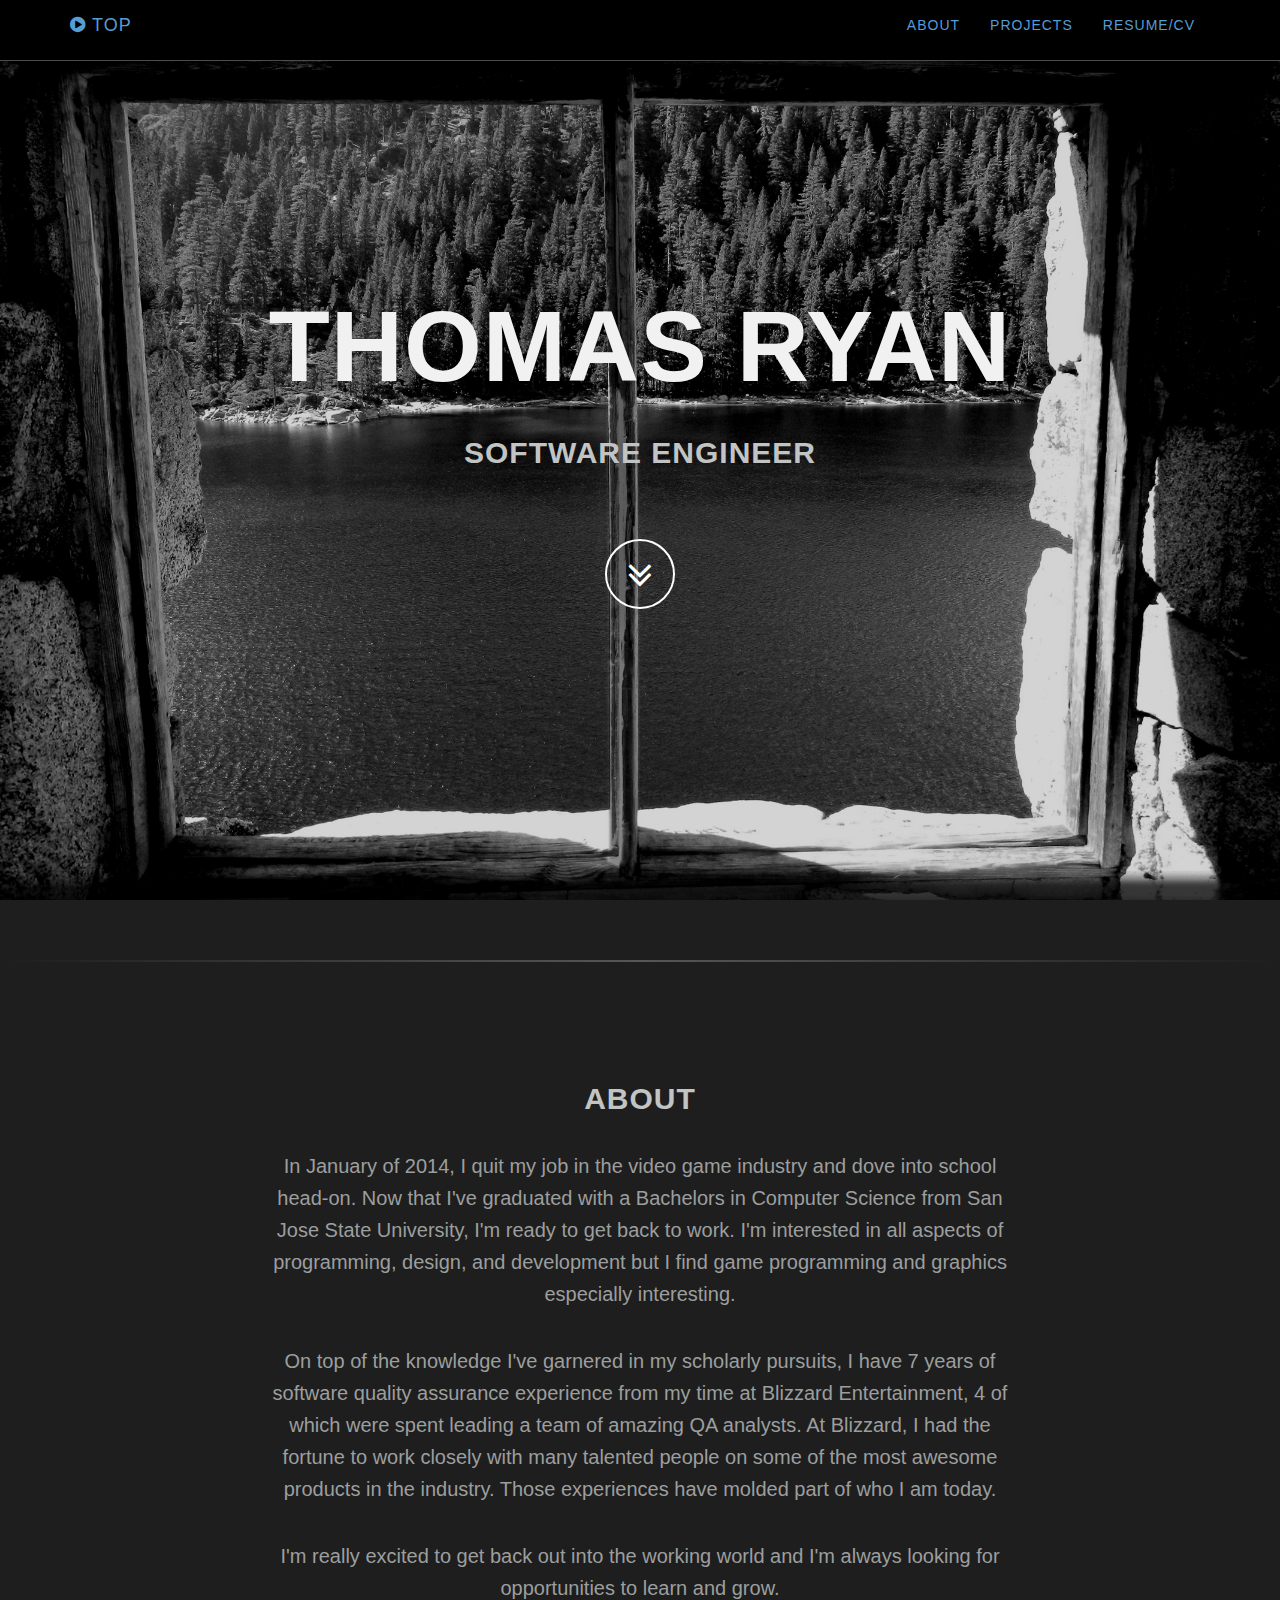
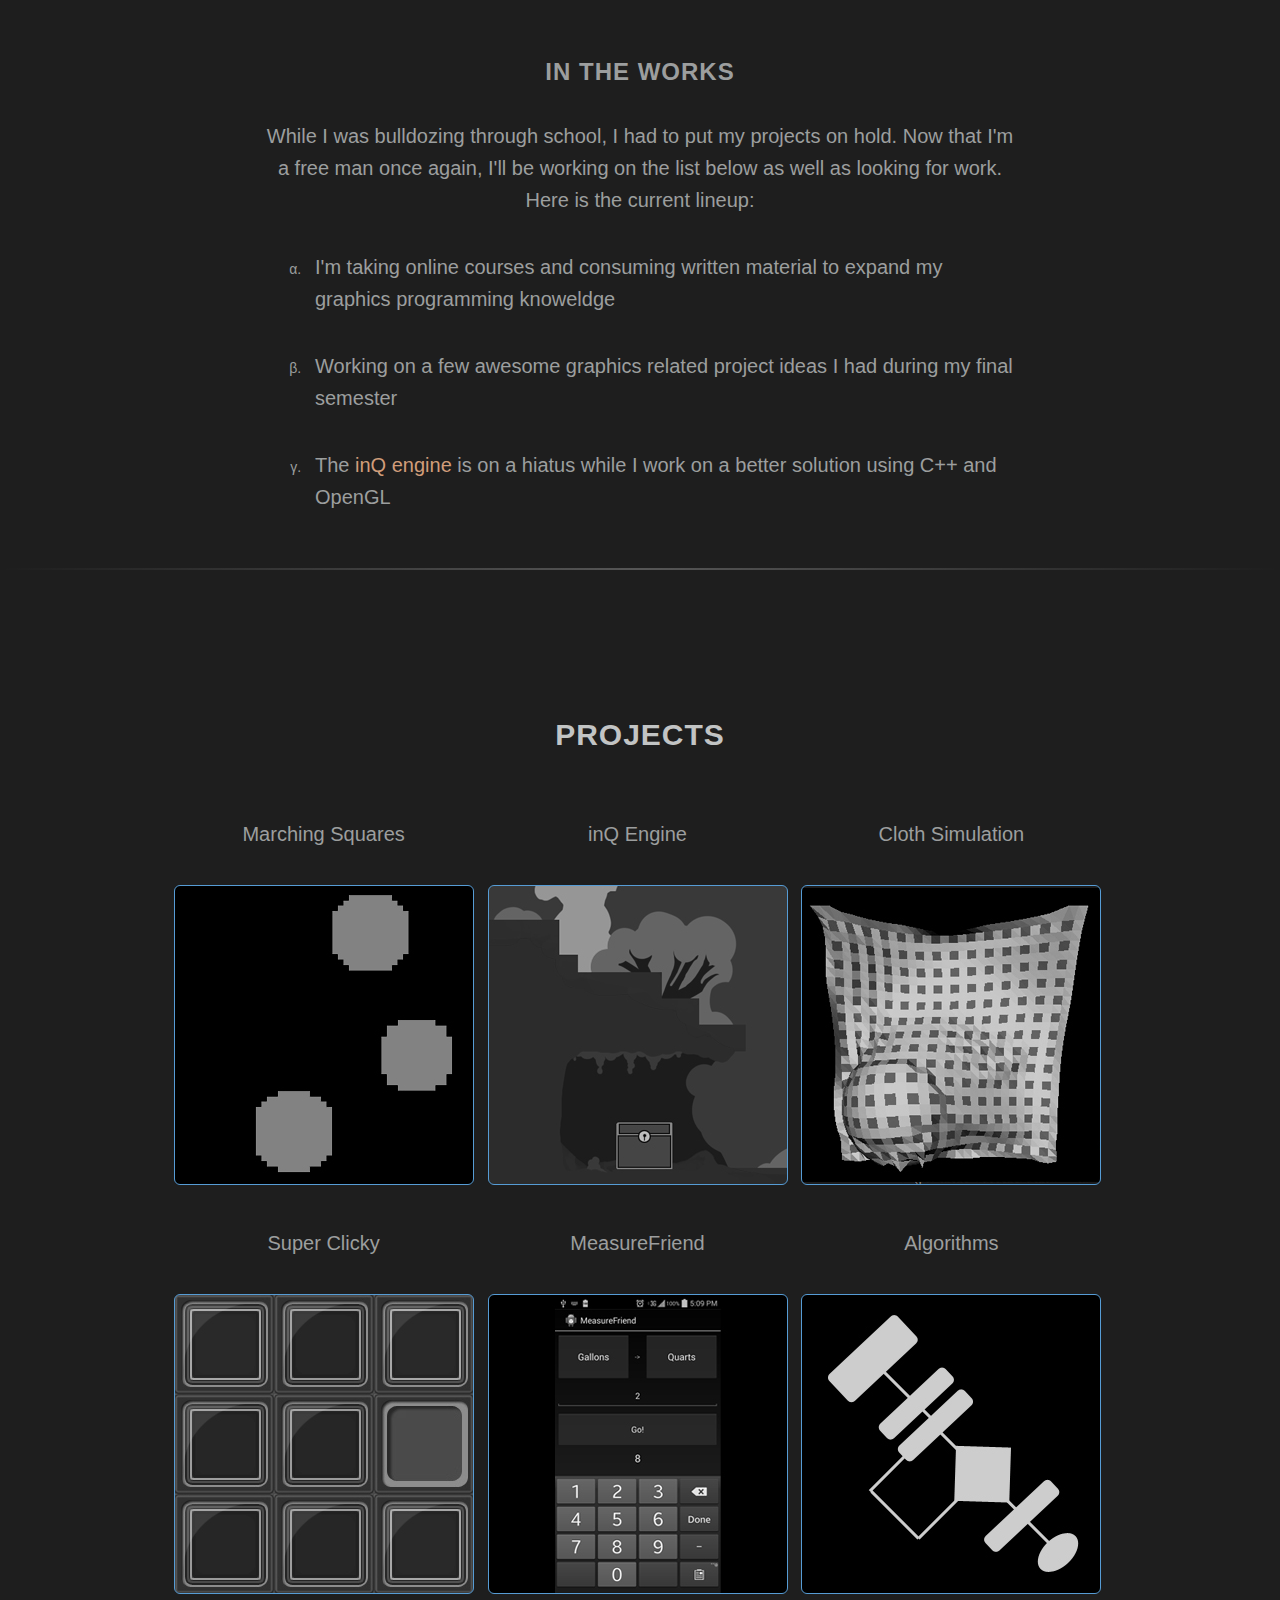
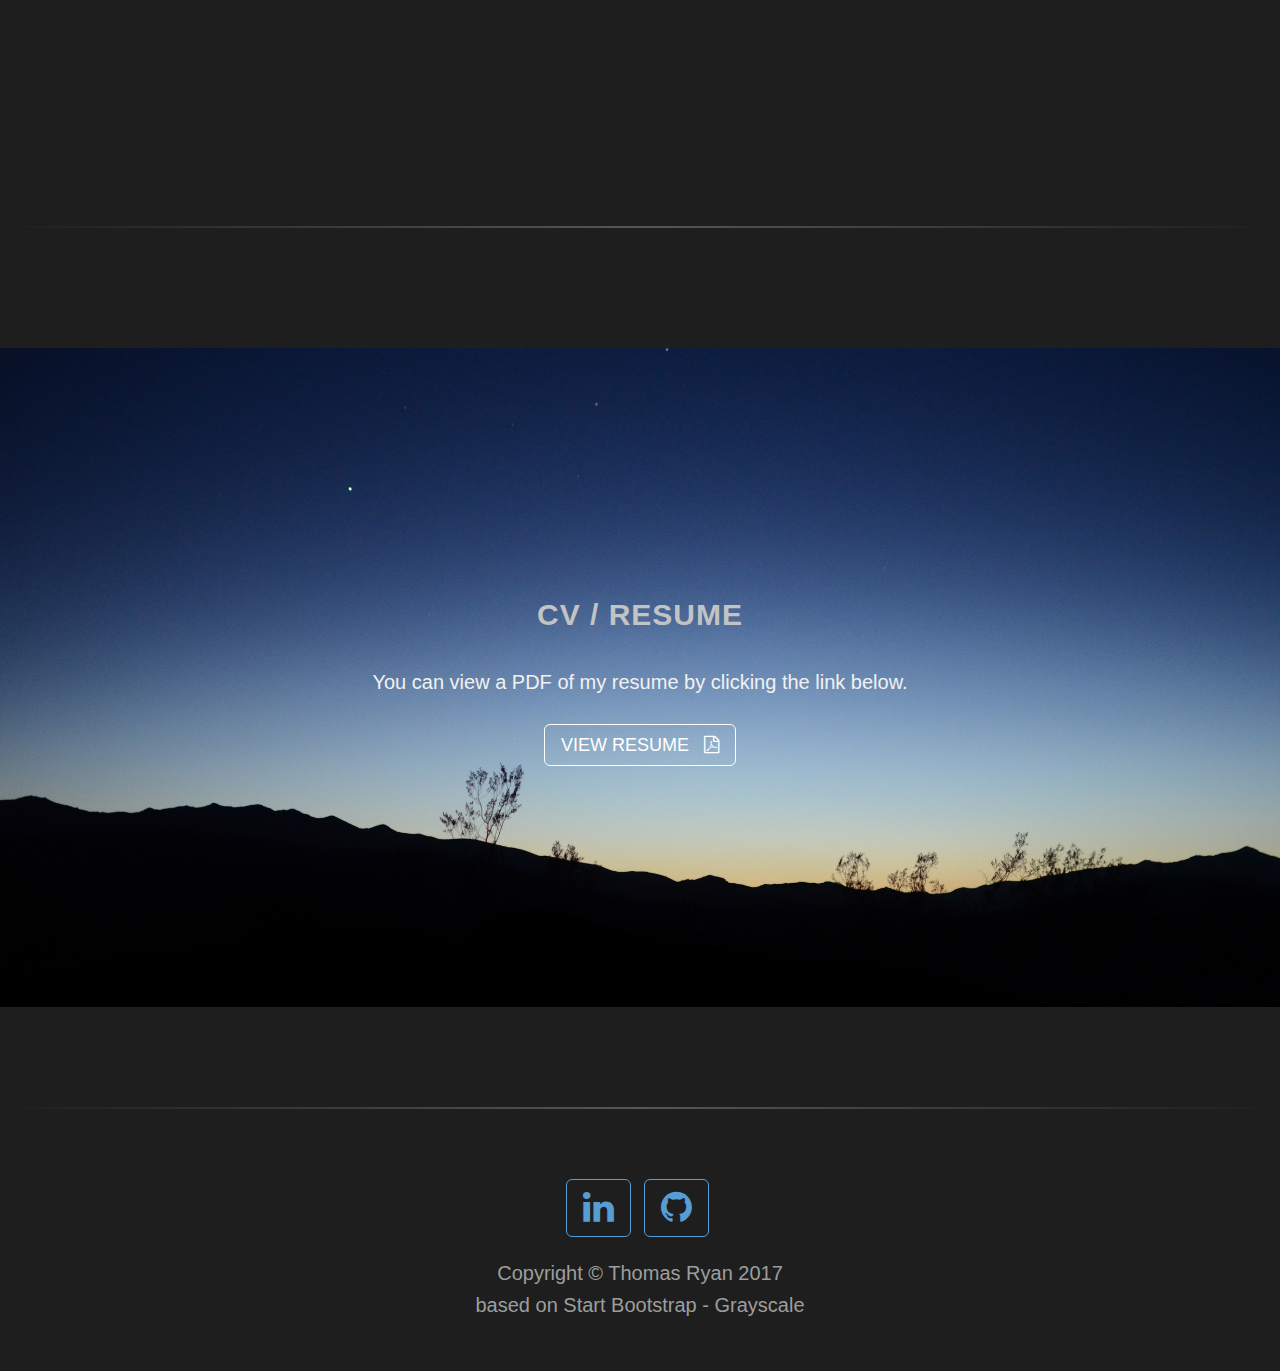
==== index.html @ 6070595e "Updating website post-graduation and adding cloth sim page" ====
<!DOCTYPE html>
<html lang="en">

<head>

    <meta charset="utf-8">
    <meta http-equiv="X-UA-Compatible" content="IE=edge">
    <meta name="viewport" content="width=device-width, initial-scale=1">
    <meta name="description" content="">
    <meta name="author" content="">

    <title>Thomas Ryan - Portfolio</title>

    <!-- Bootstrap Core CSS -->
    <link href="css/bootstrap.min.css" rel="stylesheet">

    <!-- Custom CSS -->
    <link href="css/grayscale.css" rel="stylesheet">

    <!-- Custom Fonts -->
    <link href="font-awesome/css/font-awesome.min.css" rel="stylesheet" type="text/css">

    <!-- HTML5 Shim and Respond.js IE8 support of HTML5 elements and media queries -->
    <!-- WARNING: Respond.js doesn't work if you view the page via file:// -->
    <!--[if lt IE 9]>
        <script src="https://oss.maxcdn.com/libs/html5shiv/3.7.0/html5shiv.js"></script>
        <script src="https://oss.maxcdn.com/libs/respond.js/1.4.2/respond.min.js"></script>
    <![endif]-->

</head>

<body id="page-top" data-spy="scroll" data-target=".navbar-fixed-top">

    <!-- Navigation -->
    <nav class="navbar navbar-custom navbar-fixed-top top-nav-collapse" role="navigation">
        <div class="container">
            <div class="navbar-header">
                <button type="button" class="navbar-toggle" data-toggle="collapse" data-target=".navbar-main-collapse">
                    <i class="fa fa-bars"></i>
                </button>
                <a class="navbar-brand page-scroll" href="#page-top">
                    <i class="fa fa-play-circle"></i>  <span class="light">Top</span>
                </a>
            </div>

            <!-- Collect the nav links, forms, and other content for toggling -->
            <div class="collapse navbar-collapse navbar-right navbar-main-collapse">
                <ul class="nav navbar-nav">
                    <!-- Hidden li included to remove active class from about link when scrolled up past about section -->
                    <li class="hidden">
                        <a href="#page-top"></a>
                    </li>
                    <li>
                        <a class="page-scroll" href="#about">About</a>
                    </li>
                    <li>
                        <a class="page-scroll" href="#projects">Projects</a>
                    </li>
                    <li>
                        <a class="page-scroll" href="#resume">Resume/CV</a>
                    </li>
                </ul>
            </div>
            <!-- /.navbar-collapse -->
        </div>
        <!-- /.container -->
    </nav>

    <!-- Intro Header -->
    <header class="intro">
        <div class="intro-body">
            <div class="container">
                <div class="row">
                    <div class="col-md-8 col-md-offset-2">
                        <h1 class="brand-heading">Thomas Ryan</h1>
                        <h2>Software Engineer</h2><br>
                        <a href="#about" class="btn btn-circle page-scroll">
                            <i class="fa fa-angle-double-down animated"></i>
                        </a>
                    </div>
                </div>
            </div>
        </div>
    </header>
    
    <br /><br />
    <hr />

    <!-- About Section -->
    <section id="about" class="container content-section text-center">
        <div class="row">
            <div class="col-lg-8 col-lg-offset-2">
                <h2>About</h2>
                <p>In January of 2014, I quit my job in the video game industry and dove into school head-on. Now that I've graduated with a Bachelors in Computer Science from San Jose State University, I'm ready to get back to work. I'm interested in all aspects of programming, design, and development but I find game programming and graphics especially interesting.</p>
                <p>On top of the knowledge I've garnered in my scholarly pursuits, I have 7 years of software quality assurance experience from my time at Blizzard Entertainment, 4 of which were spent leading a team of amazing QA analysts. At Blizzard, I had the fortune to work closely with many talented people on some of the most awesome products in the industry. Those experiences have molded part of who I am today.</p>
                <p>I'm really excited to get back out into the working world and I'm always looking for opportunities to learn and grow.</p>
                <br/>
                <h3>In the Works</h3>
                <p>While I was bulldozing through school, I had to put my projects on hold. Now that I'm a free man once again, I'll be working on the list below as well as looking for work. Here is the current lineup:
                    <ul>
                        <li class="works"><p>I'm taking online courses and consuming written material to expand my graphics programming knoweldge</p></li>
                        <li class="works"><p>Working on a few awesome graphics related project ideas I had during my final semester</p></li>
                        <li class="works"><p>The <a href="https://github.com/tmryan/inQ">inQ engine</a> is on a hiatus while I work on a better solution using C++ and OpenGL</p></li>
                    </ul>
                </p>
            </div>
        </div>
    </section>
    
    <hr />
        
    <!-- Projects Section -->
    <section id="projects" class="container content-section text-center">
        <div class="row">
            <div class="col-lg-8 col-lg-offset-2">
                <h2>Projects</h2>
                <p></p>
            </div>
            <ul class="list-inline">
                <li><p><br/>Marching Squares</p><a href="marchingSquares.html" class="btn btn-default btn-lg marchingSquares"></a></li>
                <li><p><br/>inQ Engine</p><a href="inq.html" class="btn btn-default btn-lg inQEngine"></a></li>
                <li><p><br/>Cloth Simulation</p><a href="clothSim.html" class="btn btn-default btn-lg clothSim"></a></li>
                <li><p><br/>Super Clicky</p><a href="superclicky.html" class="btn btn-default btn-lg superClicky"></a></li>
                <li><p><br/>MeasureFriend</p><a href="measurefriend.html" class="btn btn-default btn-lg measureFriend"></a></li>
                <li><p><br/>Algorithms</p><a href="algorithms.html" class="btn btn-default btn-lg coursework"></a></li>
            </ul>
        </div>
    </section>

    <hr />
    
    <!-- Download Section -->
    <section id="resume" class="content-section text-center">
        <div class="download-section">
            <div class="container">
                <div class="col-lg-8 col-lg-offset-2">
                    <h2>CV / Resume</h2>
                    <p>You can view a PDF of my resume by clicking the link below.</p>
                    <a target="blank" href="./resume/res_TomRyan.pdf" class="resumeBtn resumeBtn-default btn-lg">View Resume &nbsp;&nbsp;<i class="fa fa-file-pdf-o"></i></a>
                </div>
            </div>
        </div>
    </section>
        
    <hr />


    <!-- Footer -->
    <footer>
        <div class="container text-center">
            <ul class="list-inline">
                <li><a target="blank" href="https://www.linkedin.com/in/tmryan3" class="btn btn-default btn-lg"><i class="fa fa-linkedin fa-2x"></i></a></li>
                <li><a target="blank" href="https://github.com/tmryan" class="btn btn-default btn-lg"><i class="fa fa-github fa-2x"></i></a></li>
            </ul>
            <p>Copyright &copy; Thomas Ryan 2017</p>
            <p>based on Start Bootstrap - Grayscale</p>
        </div>
    </footer>

    <!-- jQuery -->
    <script src="js/jquery.js"></script>

    <!-- Bootstrap Core JavaScript -->
    <script src="js/bootstrap.min.js"></script>

    <!-- Plugin JavaScript -->
    <script src="js/jquery.easing.min.js"></script>

    <!-- Custom Theme JavaScript -->
    <script src="js/grayscale.js"></script>

</body>

</html>
---- css/grayscale.css ----
/*!
 * Start Bootstrap - Grayscale Bootstrap Theme (http://startbootstrap.com)
 * Code licensed under the Apache License v2.0.
 * For details, see http://www.apache.org/licenses/LICENSE-2.0.
 */

body {
    width: 100%;
    height: 100%;
    font-family: Lora,"Helvetica Neue",Helvetica,Arial,sans-serif;
    color: #9C9E9E;
    background-color: #1e1e1e;
}

html {
    width: 100%;
    height: 100%;
}

h1,
h2,
h3,
h4,
h5,
h6 {
    margin: 0 0 35px;
    text-transform: uppercase;
    font-family: Montserrat,"Helvetica Neue",Helvetica,Arial,sans-serif;
    font-weight: 700;
    letter-spacing: 1px;
}

h2 {
    color: #C2C4C4;
}

p {
    margin: 0 0 25px;
    font-size: 18px;
    line-height: 1.5;
}

@media(min-width:768px) {
    p {
        margin: 0 0 35px;
        font-size: 20px;
        line-height: 1.6;
    }
}

a {
    color: #d19d7a;
    -webkit-transition: all .2s ease-in-out;
    -moz-transition: all .2s ease-in-out;
    transition: all .2s ease-in-out;
}

a:hover,
a:focus {
    text-decoration: none;
    color: #37ade7;
}

img {
    max-height: 100%;
    max-width: 100%;
}

.light {
    font-weight: 400;
}

.navbar-custom {
    margin-bottom: 0;
    border-bottom: 1px solid rgba(255,255,255,.3);
    text-transform: uppercase;
    font-family: Montserrat,"Helvetica Neue",Helvetica,Arial,sans-serif;
    background-color: #1e1e1e;
}

.navbar-custom .navbar-brand {
    font-weight: 700;
}

.navbar-custom .navbar-brand:focus {
    outline: 0;
}

.navbar-custom .navbar-brand .navbar-toggle {
    padding: 4px 6px;
    font-size: 16px;
    color: #569CD5;
}

.navbar-custom .navbar-brand .navbar-toggle:focus,
.navbar-custom .navbar-brand .navbar-toggle:active {
    outline: 0;
}

.navbar-custom a {
    color: #569CD5;
}

.navbar-custom .nav li a {
    -webkit-transition: background .3s ease-in-out;
    -moz-transition: background .3s ease-in-out;
    transition: background .3s ease-in-out;
}

.navbar-custom .nav li a:hover {
    outline: 0;
    color: rgba(207, 227, 255, .8);
    background-color: transparent;
}

.navbar-custom .nav li a:focus,
.navbar-custom .nav li a:active {
    outline: 0;
    background-color: transparent;
}

.navbar-custom .nav li.active {
    outline: 0;
}

.navbar-custom .nav li.active a {
    background-color: rgba(156, 158, 158, .3);
}

.navbar-custom .nav li.active a:hover {
    color: #569CD5;
}

@media(min-width:768px) {
    .navbar-custom {
        padding: 20px 0;
        border-bottom: 0;
        letter-spacing: 1px;
        background: 0 0;
        -webkit-transition: background .5s ease-in-out,padding .5s ease-in-out;
        -moz-transition: background .5s ease-in-out,padding .5s ease-in-out;
        transition: background .5s ease-in-out,padding .5s ease-in-out;
    }

    .navbar-custom.top-nav-collapse {
        padding: 0;
        border-bottom: 1px solid rgba(255,255,255,.3);
        background: #000;
    }
}

.intro {
    display: table;
    width: 100%;
    height: auto;
    padding: 100px 0;
    text-align: center;
    color: #f1f1f1;
    background: url(../img/intro_bg4.jpg) no-repeat bottom center scroll;
    background-color: #000;
    -webkit-background-size: cover;
    -moz-background-size: cover;
    background-size: cover;
    -o-background-size: cover;
}

.intro .intro-body {
    display: table-cell;
    vertical-align: middle;
}

.intro .intro-body .brand-heading {
    font-size: 40px;
}

.intro .intro-body .intro-text {
    font-size: 18px;
}

@media(min-width:768px) {
    .intro {
        height: 100%;
        padding: 0;
    }

    .intro .intro-body .brand-heading {
        font-size: 100px;
    }

    .intro .intro-body .intro-text {
        font-size: 26px;
    }
}

.measurefriend-intro {    
    display: table;
    width: 100%;
    height: auto;
    padding: 100px 0;
    text-align: center;
    color: #f1f1f1;
    background: url(../img/resume_bg2.jpg) no-repeat bottom center scroll;
    background-color: #000;
    -webkit-background-size: cover;
    -moz-background-size: cover;
    background-size: cover;
    -o-background-size: cover;
}

.inQEngine-intro {    
    display: table;
    width: 100%;
    height: auto;
    padding: 100px 0;
    text-align: center;
    color: #f1f1f1;
    background: url(../img/inq_bg1.jpg) no-repeat bottom center scroll;
    background-color: #000;
    -webkit-background-size: cover;
    -moz-background-size: cover;
    background-size: cover;
    -o-background-size: cover;
}

.superClicky-intro {    
    display: table;
    width: 100%;
    height: auto;
    padding: 100px 0;
    text-align: center;
    color: #f1f1f1;
    background: url(../img/superClicky_bg1.jpg) no-repeat bottom center scroll;
    background-color: #000;
    -webkit-background-size: cover;
    -moz-background-size: cover;
    background-size: cover;
    -o-background-size: cover;
}

.marchingSquares-intro {    
    display: table;
    width: 100%;
    height: auto;
    padding: 100px 0;
    text-align: center;
    color: #f1f1f1;
    background: url(../img/marchingSquares_bg1.jpg) no-repeat bottom center scroll;
    background-color: #000;
    -webkit-background-size: cover;
    -moz-background-size: cover;
    background-size: cover;
    -o-background-size: cover;
}

.coursework-intro {    
    display: table;
    width: 100%;
    height: auto;
    padding: 100px 0;
    text-align: center;
    color: #f1f1f1;
    background: url(../img/sjsu_bg2.jpg) no-repeat bottom center scroll;
    background-color: #000;
    -webkit-background-size: cover;
    -moz-background-size: cover;
    background-size: cover;
    -o-background-size: cover;
}

.clothSim-intro {    
    display: table;
    width: 100%;
    height: auto;
    padding: 100px 0;
    text-align: center;
    color: #f1f1f1;
    background: url(../img/clothSim_intro.jpg) no-repeat bottom center scroll;
    background-color: #000;
    -webkit-background-size: cover;
    -moz-background-size: cover;
    background-size: cover;
    -o-background-size: cover;
}

.btn-circle {
    width: 70px;
    height: 70px;
    margin-top: 15px;
    padding: 7px 16px;
    border: 2px solid #fff;
    border-radius: 100%!important;
    font-size: 40px;
    color: #fff;
    background: 0 0;
    -webkit-transition: background .3s ease-in-out;
    -moz-transition: background .3s ease-in-out;
    transition: background .3s ease-in-out;
}

.btn-circle:hover,
.btn-circle:focus {
    outline: 0;
    color: #f1f1f1;
    background: rgba(86, 156, 213, .5);
}

.btn-circle i.animated {
    -webkit-transition-property: -webkit-transform;
    -webkit-transition-duration: 1s;
    -moz-transition-property: -moz-transform;
    -moz-transition-duration: 1s;
}

.btn-circle:hover i.animated {
    -webkit-animation-name: pulse;
    -moz-animation-name: pulse;
    -webkit-animation-duration: 1.5s;
    -moz-animation-duration: 1.5s;
    -webkit-animation-iteration-count: infinite;
    -moz-animation-iteration-count: infinite;
    -webkit-animation-timing-function: linear;
    -moz-animation-timing-function: linear;
}

@-webkit-keyframes pulse {    
    0% {
        -webkit-transform: scale(1);
        transform: scale(1);
    }

    50% {
        -webkit-transform: scale(1.2);
        transform: scale(1.2);
    }

    100% {
        -webkit-transform: scale(1);
        transform: scale(1);
    }
}

@-moz-keyframes pulse {    
    0% {
        -moz-transform: scale(1);
        transform: scale(1);
    }

    50% {
        -moz-transform: scale(1.2);
        transform: scale(1.2);
    }

    100% {
        -moz-transform: scale(1);
        transform: scale(1);
    }
}

.content-section {
    padding-top: 50px;
}

.download-section {
    width: 100%;
    padding: 50px 0;
    margin-bottom: 100px;
    color: #f1f1f1;
    background: url(../img/resume_bg4.jpg) no-repeat center center scroll;
    background-color: #000;
    -webkit-background-size: cover;
    -moz-background-size: cover;
    background-size: cover;
    -o-background-size: cover;
}

#projects {
    padding-top: 10%;
    padding-bottom: 15%;
}

@media(min-width:767px) {
    .content-section {
        padding-top: 100px;
    }

    .download-section {
        padding: 250px 0 250px;
    }
}

.btn {
    border-radius: 20;
    text-transform: uppercase;
    font-family: Montserrat,"Helvetica Neue",Helvetica,Arial,sans-serif;
    font-weight: 400;
    -webkit-transition: all .3s ease-in-out;
    -moz-transition: all .3s ease-in-out;
    transition: all .3s ease-in-out;
}

.btn-default {
    border: 1px solid #569CD5;
    color: #569CD5;
    background-color: transparent;
}

.btn-default:hover,
.btn-default:focus {
    border: 1px solid #569CD5;
    outline: 0;
    color: #1e1e1e;
    background-color: #569CD5;
}

.resumeBtn {
    border-radius: 20;
    text-transform: uppercase;
    font-family: Montserrat,"Helvetica Neue",Helvetica,Arial,sans-serif;
    font-weight: 400;
    -webkit-transition: all .3s ease-in-out;
    -moz-transition: all .3s ease-in-out;
    transition: all .3s ease-in-out;
}

.resumeBtn-default {
    border: 1px solid #fff;
    color: #fff;
    background-color: transparent;
}

.resumeBtn-default:hover,
.resumeBtn-default:focus {
    border: 1px solid #fff;
    outline: 0;
    color: #569CD5;
    background-color: #fff;
}

.measureFriend {
    background: url(../img/mFriend_mainScreenBtn3.jpg) no-repeat center center scroll;
    width: 300px;
    height: 300px;
}

.measureFriend:hover,
.measureFriend:focus {
    border: 1px solid #CFE3FF;
    outline: 0;
    color: #000;
    background: url(../img/mFriend_mainScreenBtn2.jpg) no-repeat center center scroll;
}

#measurefriend {
    padding-bottom: 50px;
}

.inQEngine {
    background: url(../img/inQ_mainScreenBtn1.jpg) no-repeat center center scroll;
    width: 300px;
    height: 300px;
}

.inQEngine:hover,
.inQEngine:focus {
    border: 1px solid #CFE3FF;
    outline: 0;
    color: #000;
    background: url(../img/inQ_mainScreenBtn2.jpg) no-repeat center center scroll;
}

#inQEngine {
    padding-bottom: 50px;
}

.superClicky {
    background: url(../img/superClicky_mainScreenBtn1.jpg) no-repeat center center scroll;
    width: 300px;
    height: 300px;
}

.superClicky:hover,
.superClicky:focus {
    border: 1px solid #CFE3FF;
    outline: 0;
    color: #000;
    background: url(../img/superClicky_mainScreenBtn2.jpg) no-repeat center center scroll;
}

#superClicky {
    padding-bottom: 50px;
}

.marchingSquares {
    background: url(../img/marchingSquaresBtn1.jpg) no-repeat center center scroll;
    width: 300px;
    height: 300px;
}

.marchingSquares:hover,
.marchingSquares:focus {
    border: 1px solid #CFE3FF;
    outline: 0;
    color: #000;
    background: url(../img/marchingSquaresBtn2.jpg) no-repeat center center scroll;
}

#marchingSquares {
    padding-bottom: 50px;
}

.clothSim {
    background: url(../img/clothSim_btn1.jpg) no-repeat center center scroll;
    width: 300px;
    height: 300px;
}

.clothSim:hover,
.clothSim:focus {
    border: 1px solid #CFE3FF;
    outline: 0;
    color: #000;
    background: url(../img/clothSim_btn2.jpg) no-repeat center center scroll;
}

#clothSim {
    padding-bottom: 50px;
}

.coursework {
    background: url(../img/algorithmsBtn1.jpg) no-repeat center center scroll;
    width: 300px;
    height: 300px;
}

.coursework:hover,
.coursework:focus {
    border: 1px solid #CFE3FF;
    outline: 0;
    color: #000;
    background: url(../img/algorithmsBtn2.jpg) no-repeat center center scroll;
}

#coursework {
    padding-bottom: 50px;
}

footer {
    padding: 50px 0;
}

footer p {
    margin: 0;
}

::-moz-selection {
    text-shadow: none;
    background: #fcfcfc;
    background: rgba(255,255,255,.2);
}

::selection {
    text-shadow: none;
    background: #fcfcfc;
    background: rgba(255,255,255,.2);
}

img::selection {
    background: 0 0;
}

img::-moz-selection {
    background: 0 0;
}

body {
    webkit-tap-highlight-color: rgba(255,255,255,.2);
}

hr {
    border: 0;
    height: 2px;
    background-image: linear-gradient(to right, rgba(255, 255, 255, 0), rgba(255, 255, 255, .25), rgba(255, 255, 255, 0));
}

ul .works {
    list-style-type: lower-greek;
    text-align: left;
    padding-left: 10px;
}

li {
    margin: 0 0 10px 0;
}

.blueText {
    color: #569CD5;
}
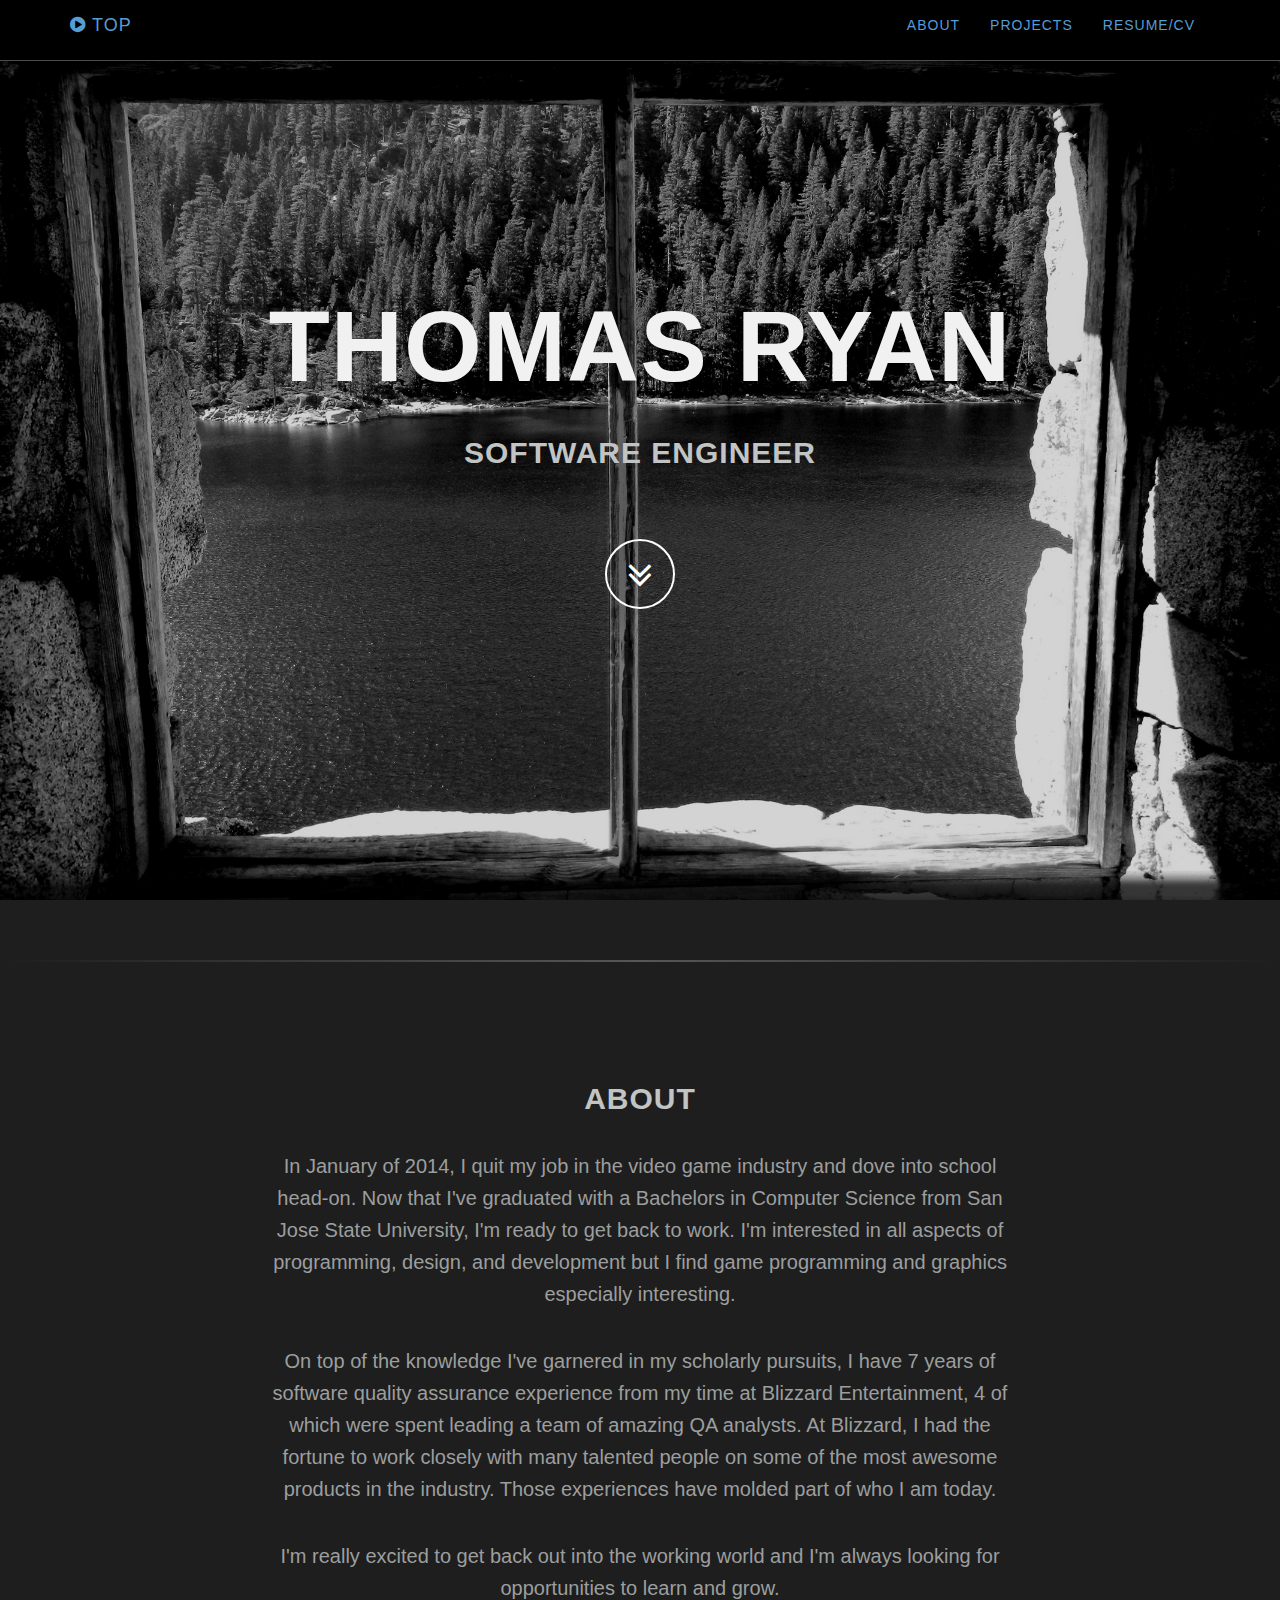
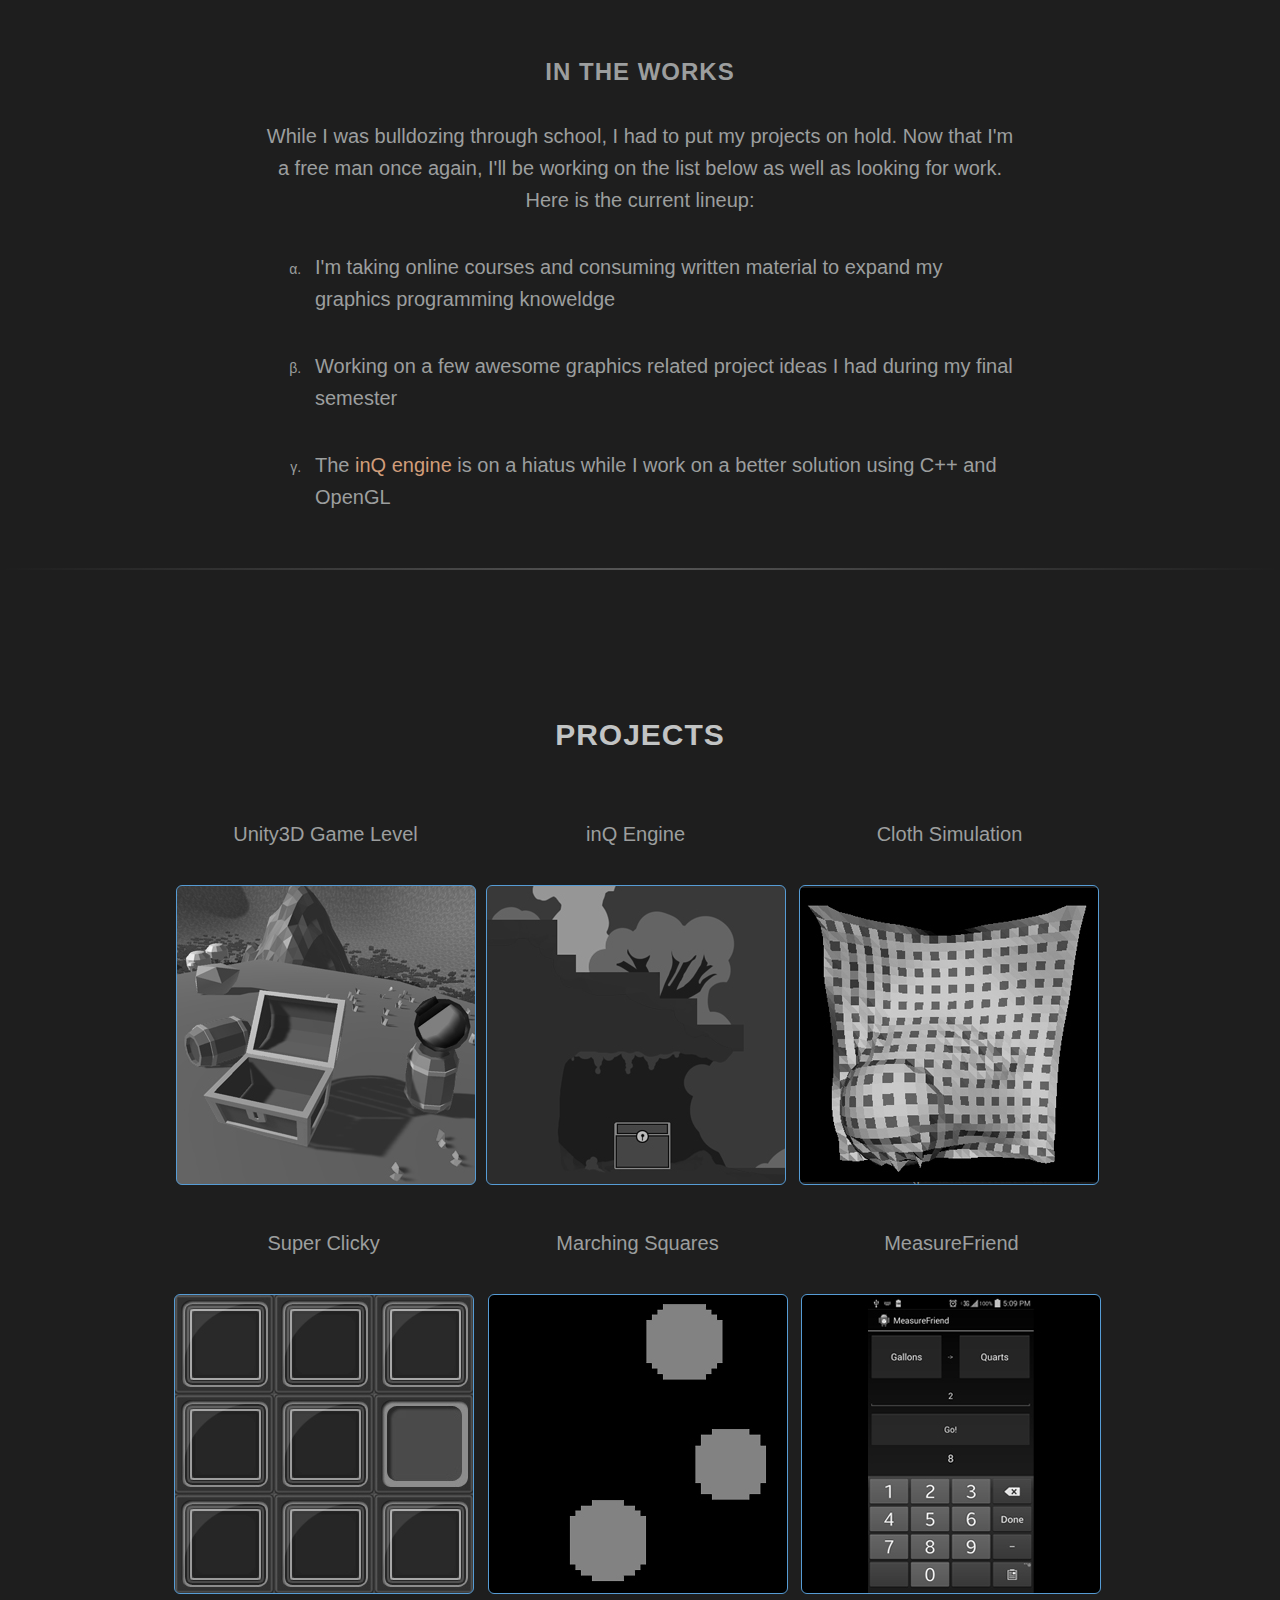
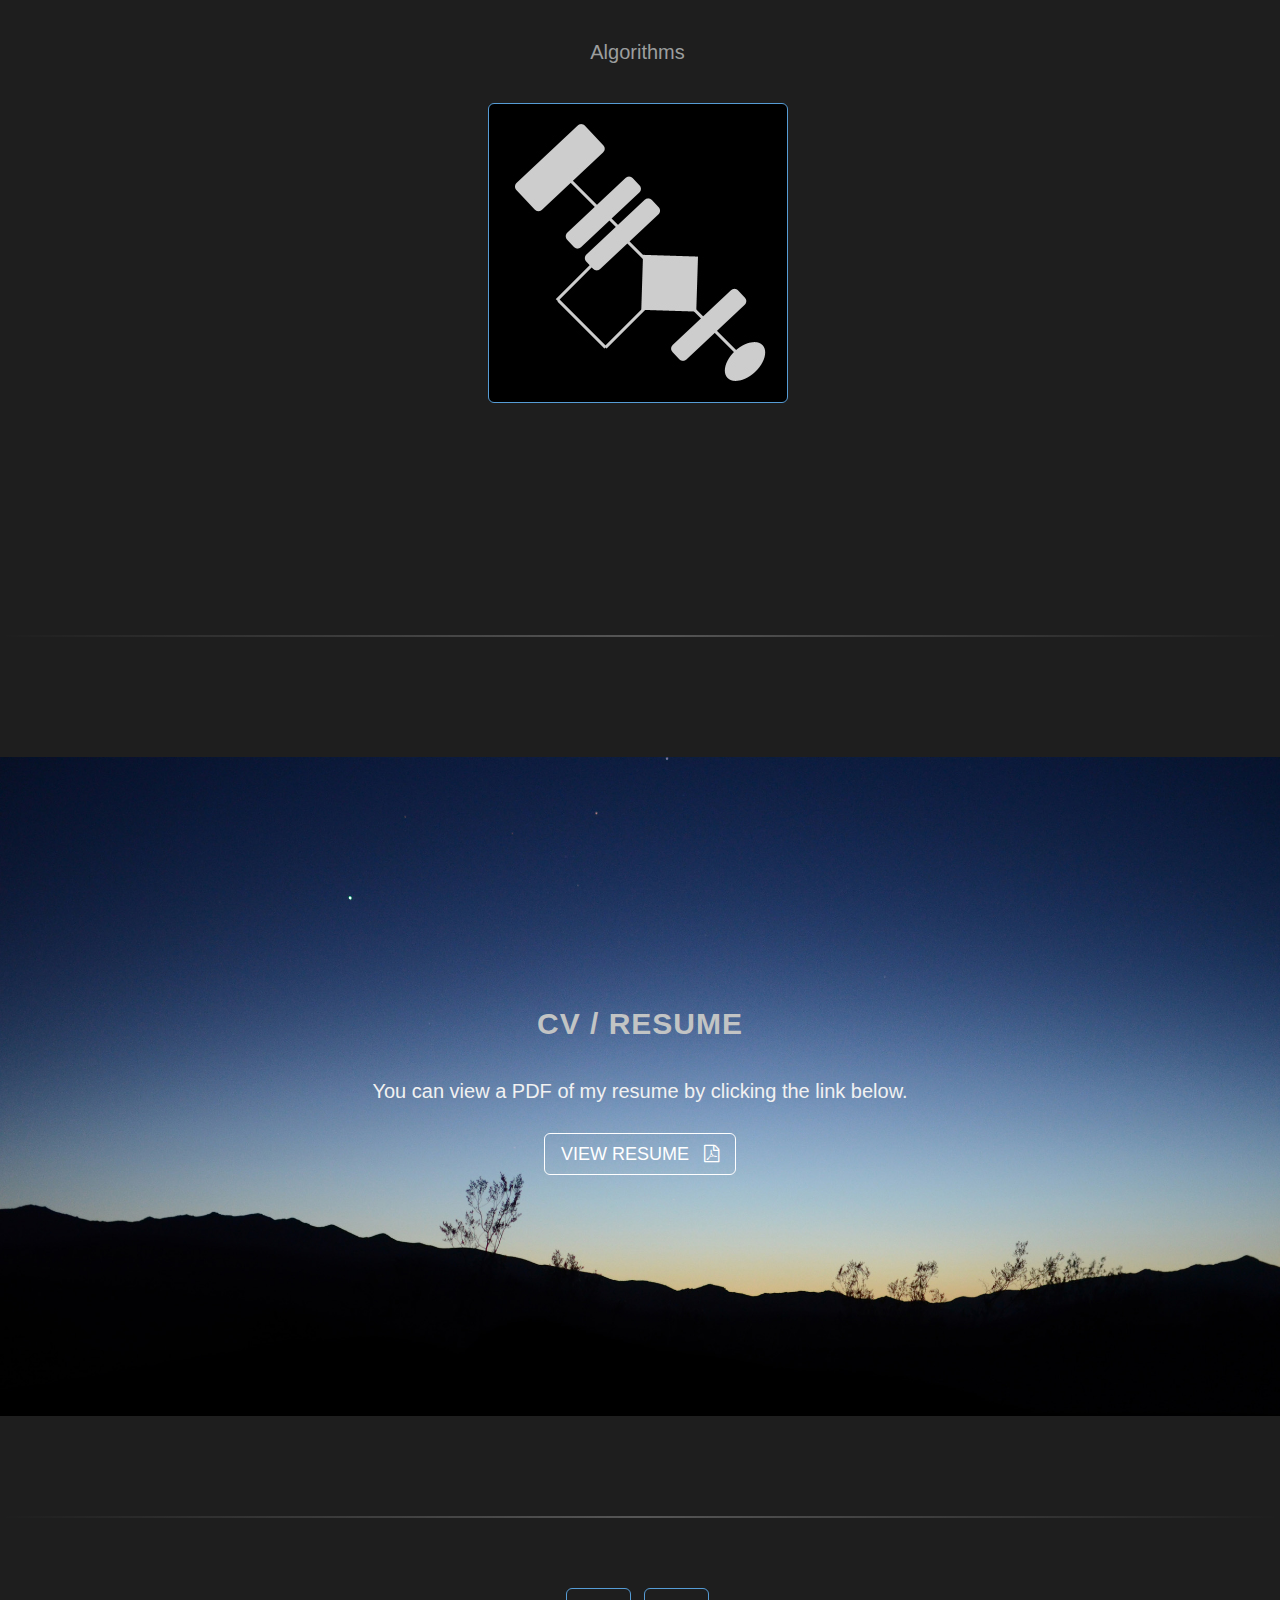
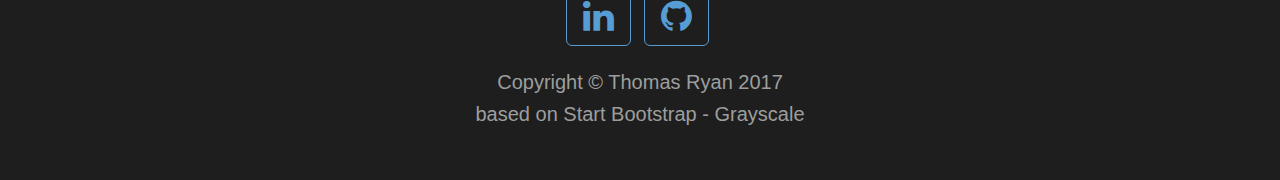
==== commit 9554e6c3: "Adding page for Unity3D sandbox project" ====
--- a/index.html
+++ b/index.html
@@ -117,10 +117,11 @@
                 <p></p>
             </div>
             <ul class="list-inline">
-                <li><p><br/>Marching Squares</p><a href="marchingSquares.html" class="btn btn-default btn-lg marchingSquares"></a></li>
+                <li><p><br/>Unity3D Game Level</p><a href="unity.html" class="btn btn-default btn-lg unity"></a></l>
                 <li><p><br/>inQ Engine</p><a href="inq.html" class="btn btn-default btn-lg inQEngine"></a></li>
                 <li><p><br/>Cloth Simulation</p><a href="clothSim.html" class="btn btn-default btn-lg clothSim"></a></li>
                 <li><p><br/>Super Clicky</p><a href="superclicky.html" class="btn btn-default btn-lg superClicky"></a></li>
+                <li><p><br/>Marching Squares</p><a href="marchingSquares.html" class="btn btn-default btn-lg marchingSquares"></a></li>
                 <li><p><br/>MeasureFriend</p><a href="measurefriend.html" class="btn btn-default btn-lg measureFriend"></a></li>
                 <li><p><br/>Algorithms</p><a href="algorithms.html" class="btn btn-default btn-lg coursework"></a></li>
             </ul>
--- a/css/grayscale.css
+++ b/css/grayscale.css
@@ -275,6 +275,21 @@
     text-align: center;
     color: #f1f1f1;
     background: url(../img/clothSim_intro.jpg) no-repeat bottom center scroll;
+    background-color: #000;
+    -webkit-background-size: cover;
+    -moz-background-size: cover;
+    background-size: cover;
+    -o-background-size: cover;
+}
+
+.unity-intro {    
+    display: table;
+    width: 100%;
+    height: auto;
+    padding: 100px 0;
+    text-align: center;
+    color: #f1f1f1;
+    background: url(../img/unity_intro.jpg) no-repeat bottom center scroll;
     background-color: #000;
     -webkit-background-size: cover;
     -moz-background-size: cover;
@@ -526,6 +541,24 @@
     padding-bottom: 50px;
 }
 
+.unity {
+    background: url(../img/unity_btn1.jpg) no-repeat center center scroll;
+    width: 300px;
+    height: 300px;
+}
+
+.unity:hover,
+.unity:focus {
+    border: 1px solid #CFE3FF;
+    outline: 0;
+    color: #000;
+    background: url(../img/unity_btn2.jpg) no-repeat center center scroll;
+}
+
+#unity {
+    padding-bottom: 50px;
+}
+
 .coursework {
     background: url(../img/algorithmsBtn1.jpg) no-repeat center center scroll;
     width: 300px;
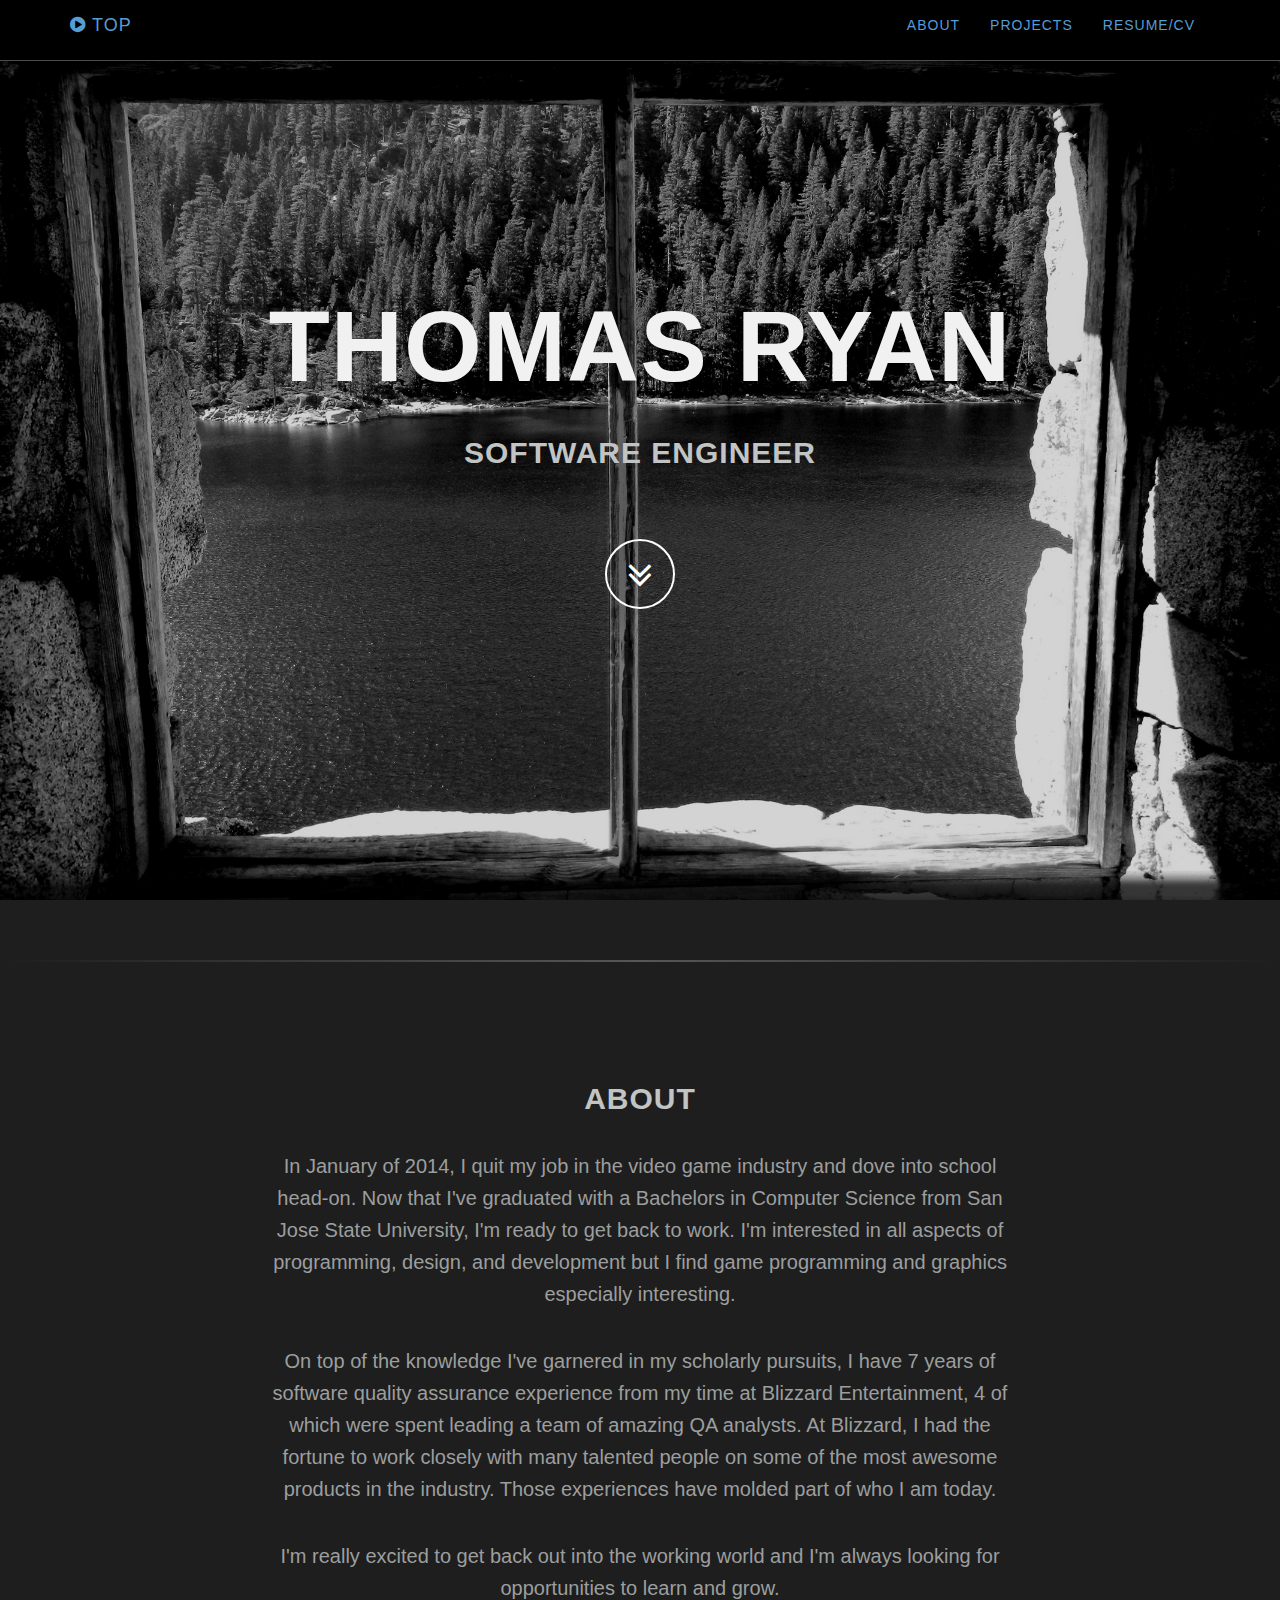
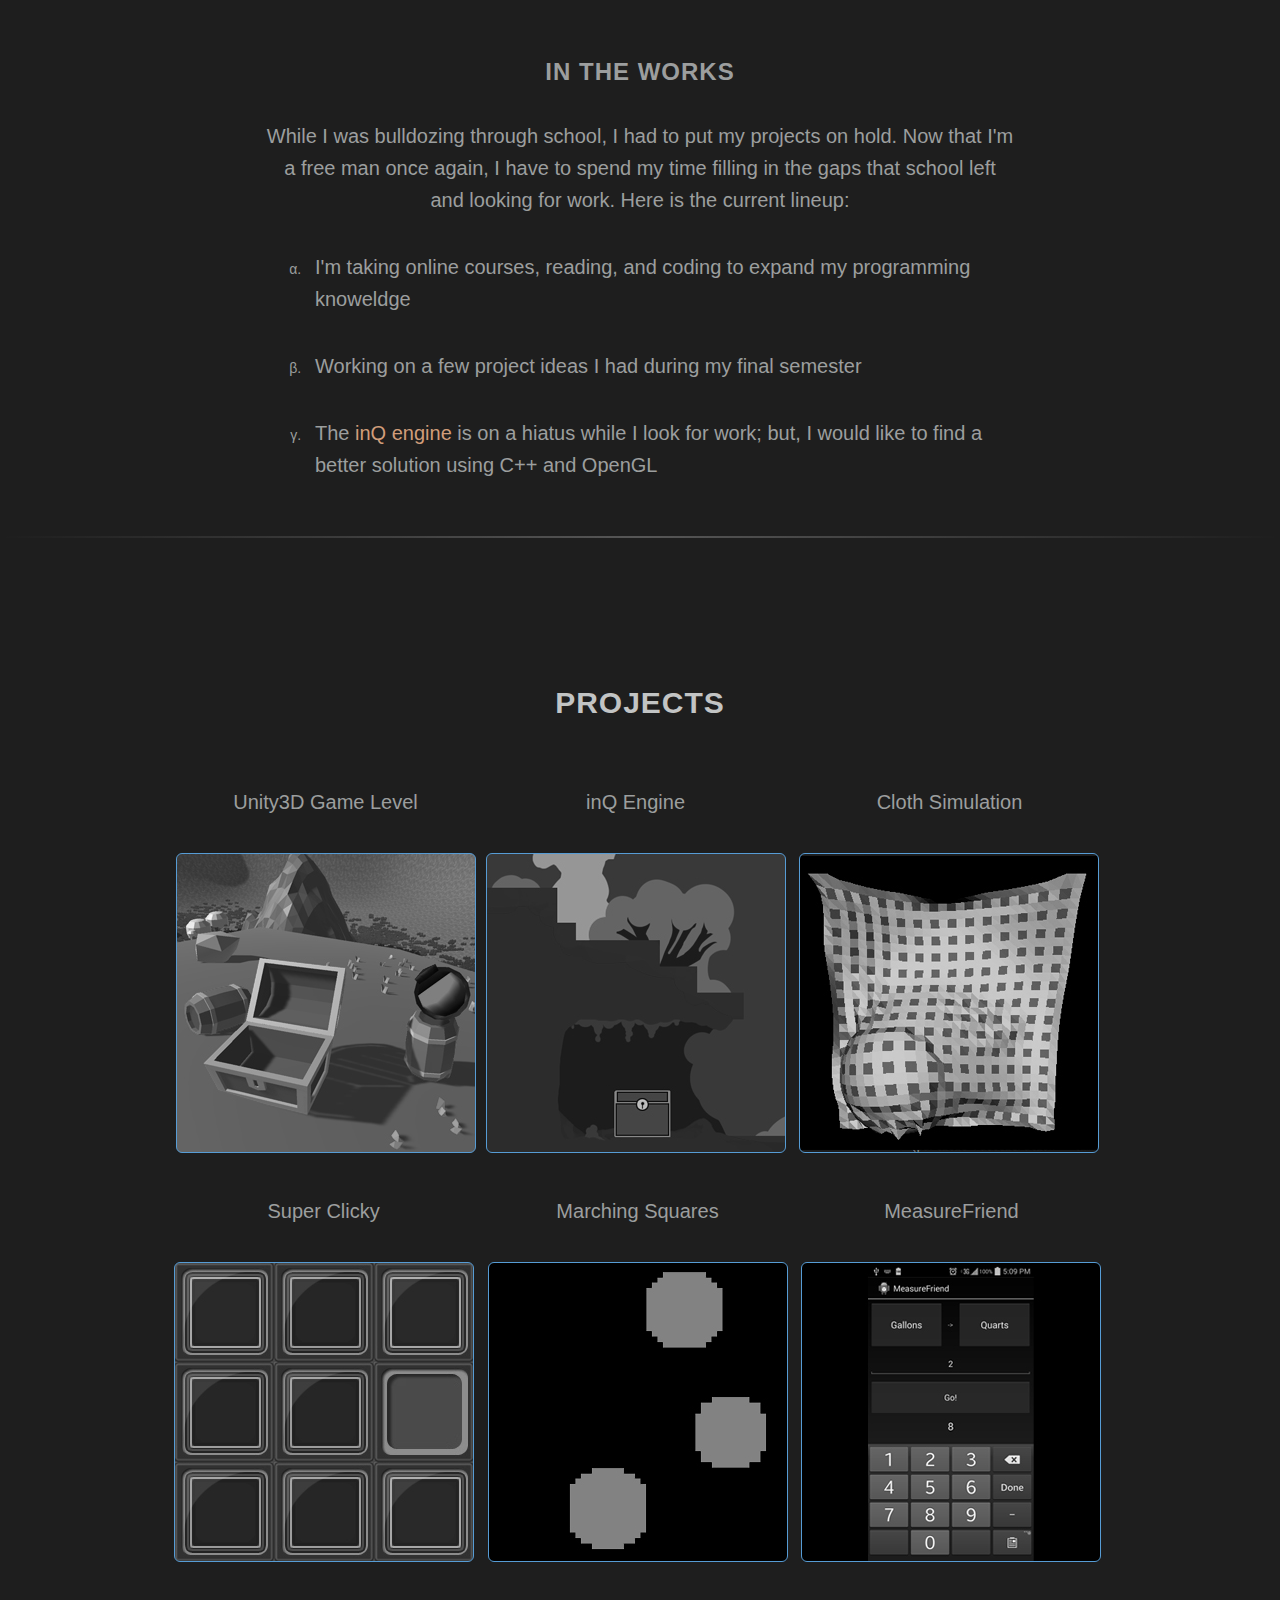
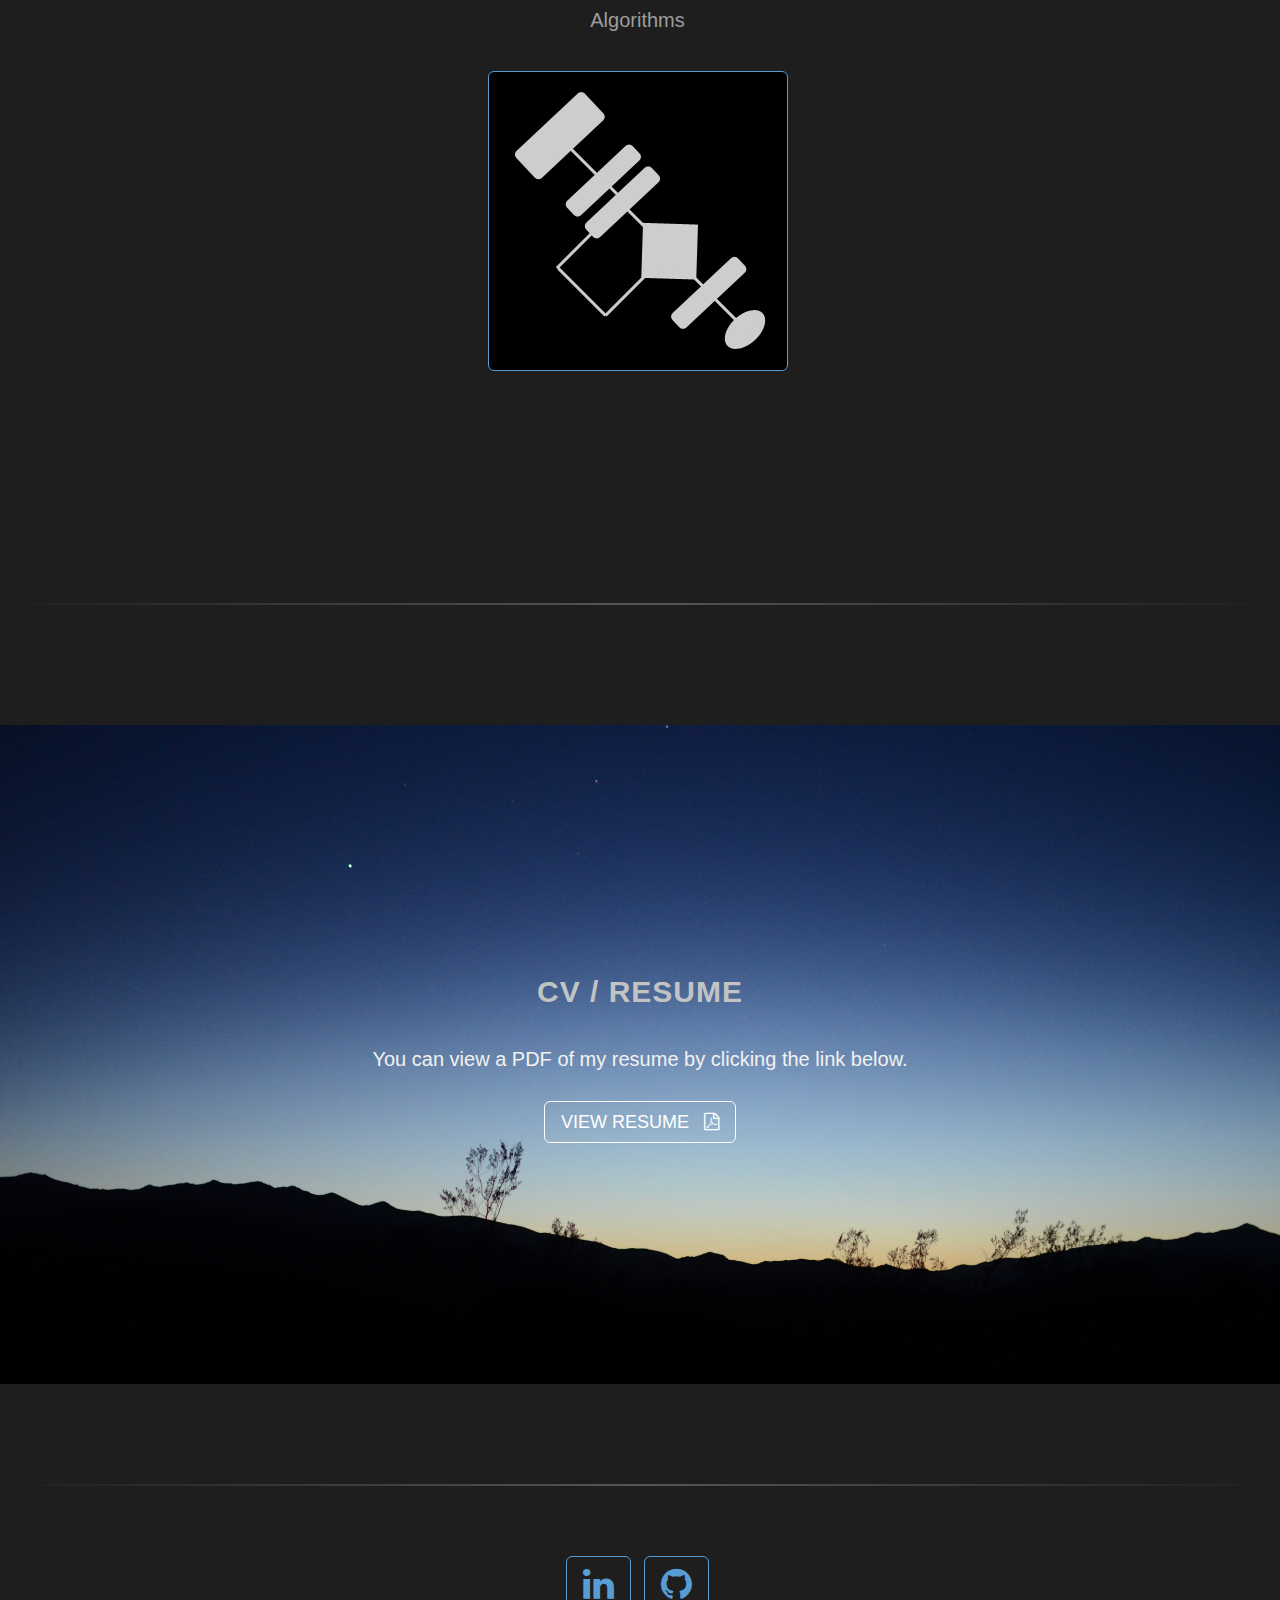
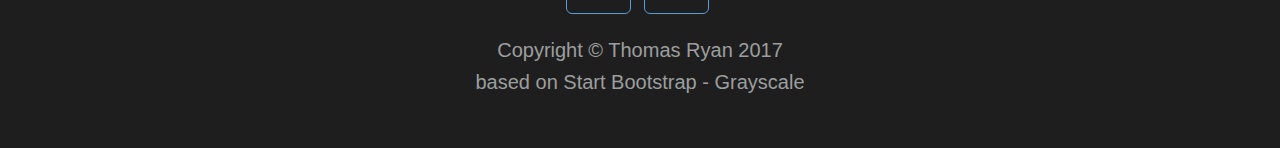
==== commit 5a0be000: "Adding videos for inQ and SuperClicky, updating some text" ====
--- a/index.html
+++ b/index.html
@@ -96,11 +96,11 @@
                 <p>I'm really excited to get back out into the working world and I'm always looking for opportunities to learn and grow.</p>
                 <br/>
                 <h3>In the Works</h3>
-                <p>While I was bulldozing through school, I had to put my projects on hold. Now that I'm a free man once again, I'll be working on the list below as well as looking for work. Here is the current lineup:
+                <p>While I was bulldozing through school, I had to put my projects on hold. Now that I'm a free man once again, I have to spend my time filling in the gaps that school left and looking for work. Here is the current lineup:
                     <ul>
-                        <li class="works"><p>I'm taking online courses and consuming written material to expand my graphics programming knoweldge</p></li>
-                        <li class="works"><p>Working on a few awesome graphics related project ideas I had during my final semester</p></li>
-                        <li class="works"><p>The <a href="https://github.com/tmryan/inQ">inQ engine</a> is on a hiatus while I work on a better solution using C++ and OpenGL</p></li>
+                        <li class="works"><p>I'm taking online courses, reading, and coding to expand my programming knoweldge</p></li>
+                        <li class="works"><p>Working on a few project ideas I had during my final semester</p></li>
+                        <li class="works"><p>The <a href="https://github.com/tmryan/inQ">inQ engine</a> is on a hiatus while I look for work; but, I would like to find a better solution using C++ and OpenGL</p></li>
                     </ul>
                 </p>
             </div>
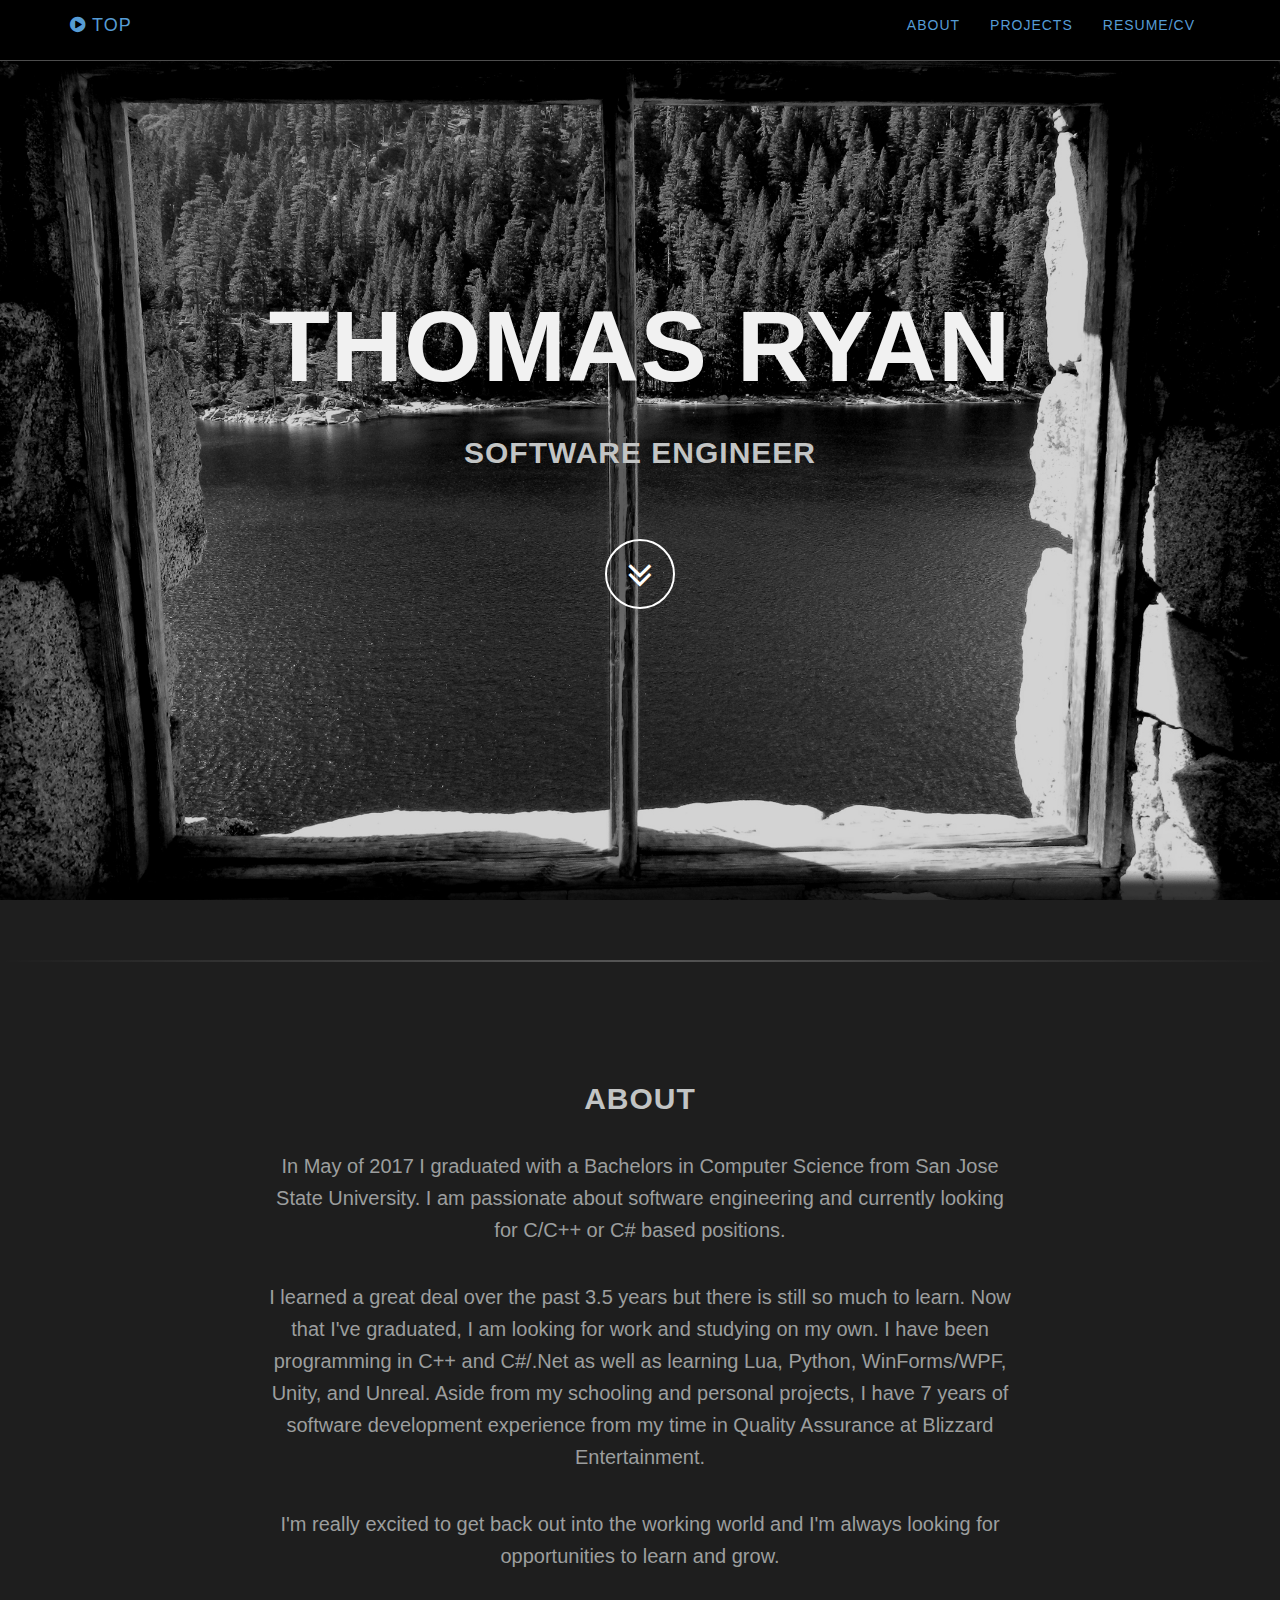
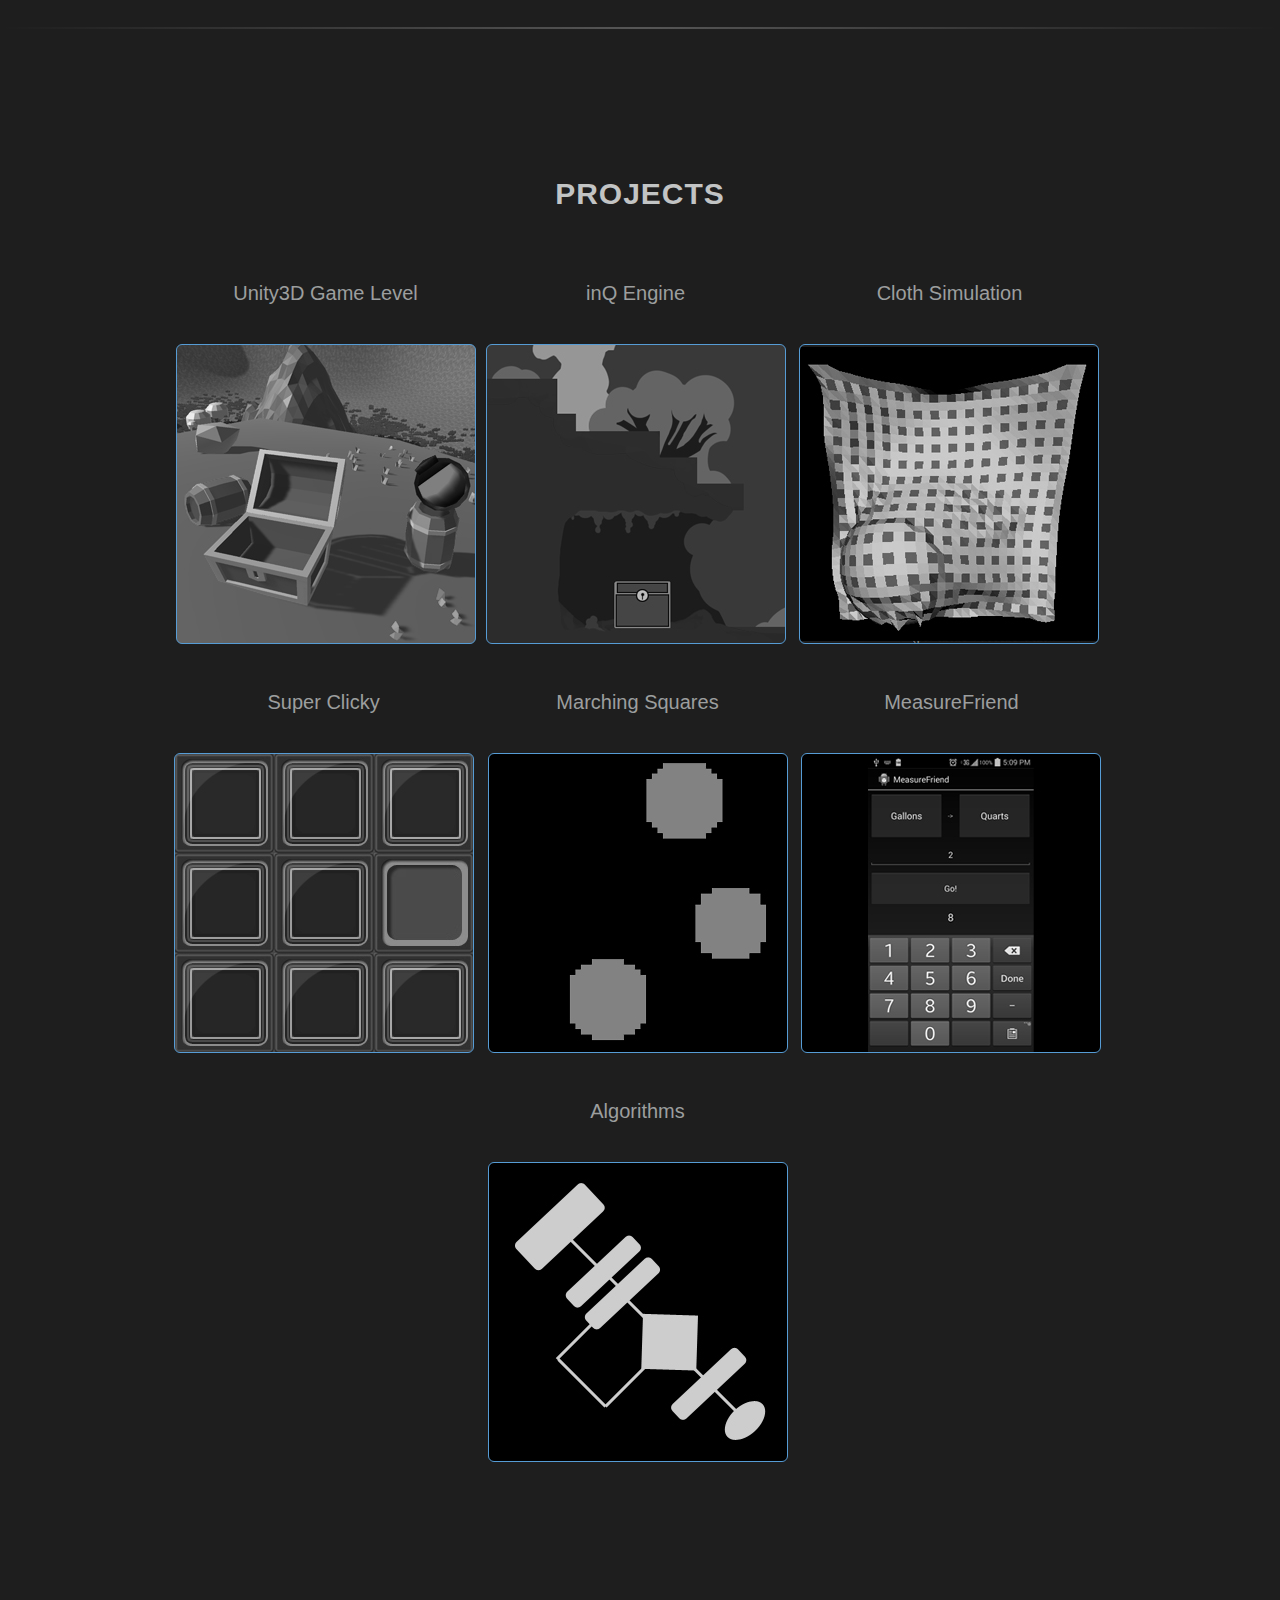
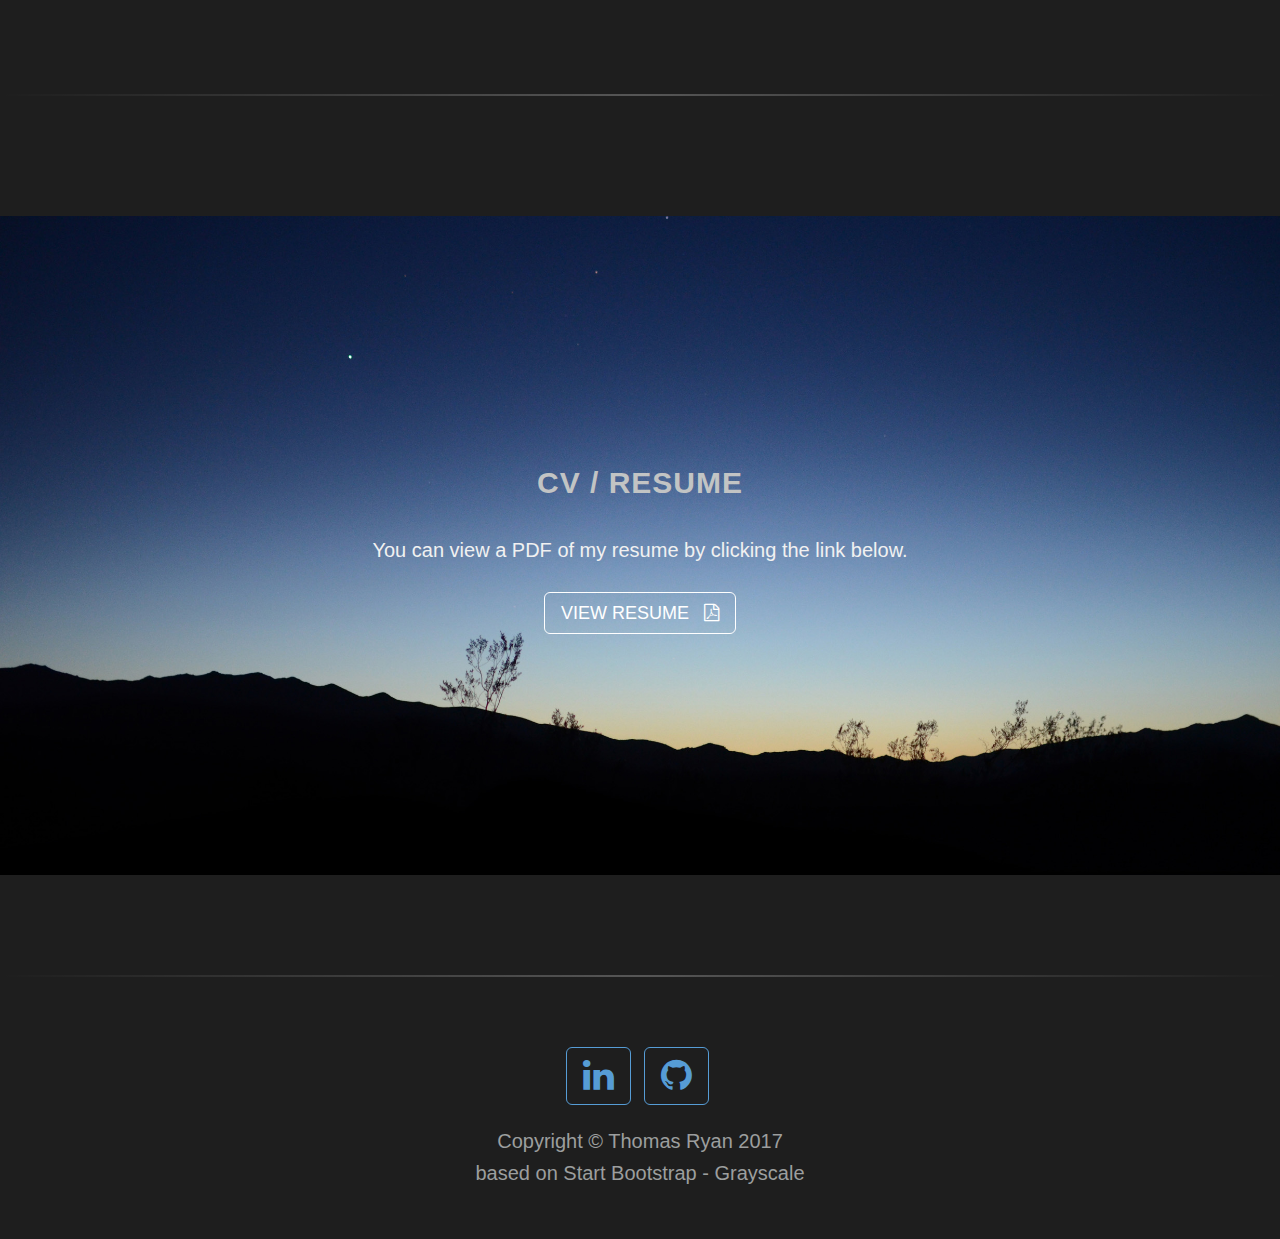
==== commit 54c8ffde: "Updating About section" ====
--- a/index.html
+++ b/index.html
@@ -91,18 +91,11 @@
         <div class="row">
             <div class="col-lg-8 col-lg-offset-2">
                 <h2>About</h2>
-                <p>In January of 2014, I quit my job in the video game industry and dove into school head-on. Now that I've graduated with a Bachelors in Computer Science from San Jose State University, I'm ready to get back to work. I'm interested in all aspects of programming, design, and development but I find game programming and graphics especially interesting.</p>
-                <p>On top of the knowledge I've garnered in my scholarly pursuits, I have 7 years of software quality assurance experience from my time at Blizzard Entertainment, 4 of which were spent leading a team of amazing QA analysts. At Blizzard, I had the fortune to work closely with many talented people on some of the most awesome products in the industry. Those experiences have molded part of who I am today.</p>
+                <p>In May of 2017 I graduated with a Bachelors in Computer Science from San Jose State University. I am passionate about software engineering and currently looking for C/C++ or C# based positions.</p>
+
+                <p>I learned a great deal over the past 3.5 years but there is still so much to learn. Now that I've graduated, I am looking for work and studying on my own. I have been programming in C++ and C#/.Net as well as learning Lua, Python, WinForms/WPF, Unity, and Unreal. Aside from my schooling and personal projects, I have 7 years of software development experience from my time in Quality Assurance at Blizzard Entertainment.</p>
+
                 <p>I'm really excited to get back out into the working world and I'm always looking for opportunities to learn and grow.</p>
-                <br/>
-                <h3>In the Works</h3>
-                <p>While I was bulldozing through school, I had to put my projects on hold. Now that I'm a free man once again, I have to spend my time filling in the gaps that school left and looking for work. Here is the current lineup:
-                    <ul>
-                        <li class="works"><p>I'm taking online courses, reading, and coding to expand my programming knoweldge</p></li>
-                        <li class="works"><p>Working on a few project ideas I had during my final semester</p></li>
-                        <li class="works"><p>The <a href="https://github.com/tmryan/inQ">inQ engine</a> is on a hiatus while I look for work; but, I would like to find a better solution using C++ and OpenGL</p></li>
-                    </ul>
-                </p>
             </div>
         </div>
     </section>
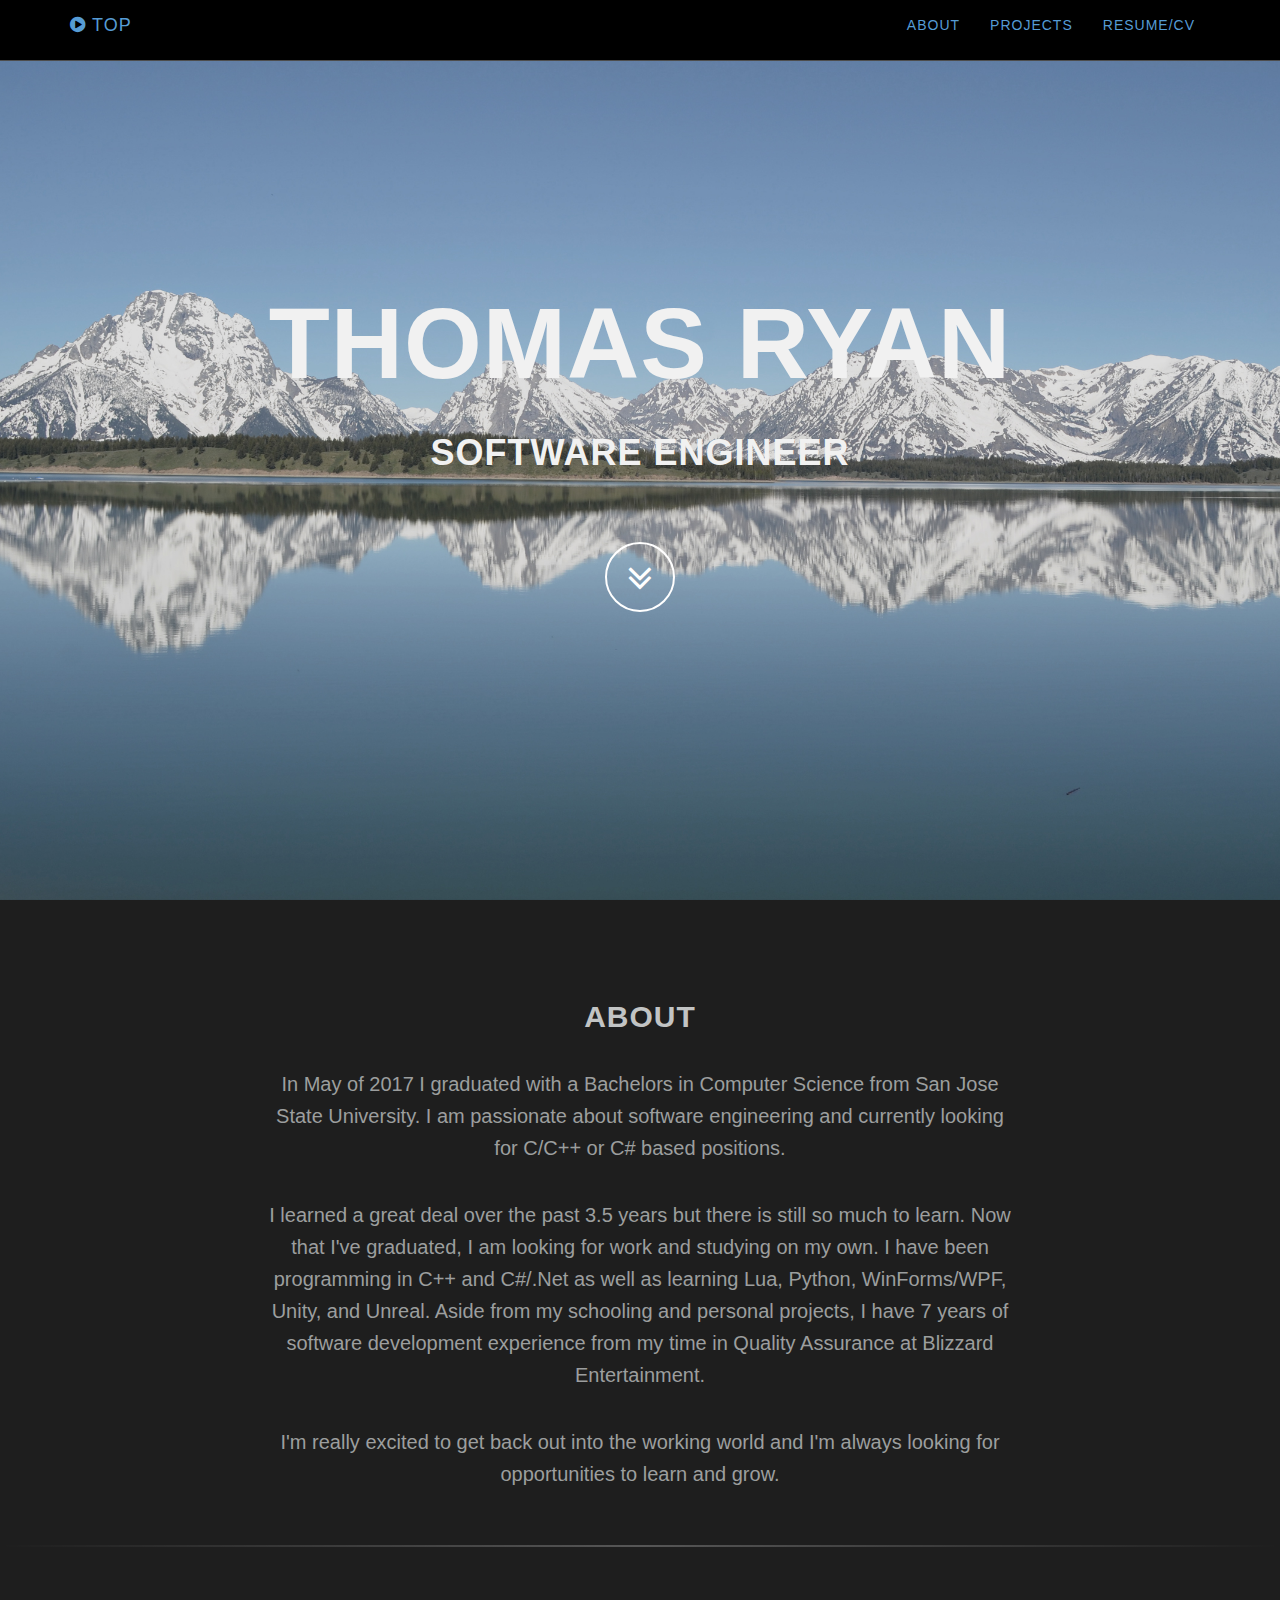
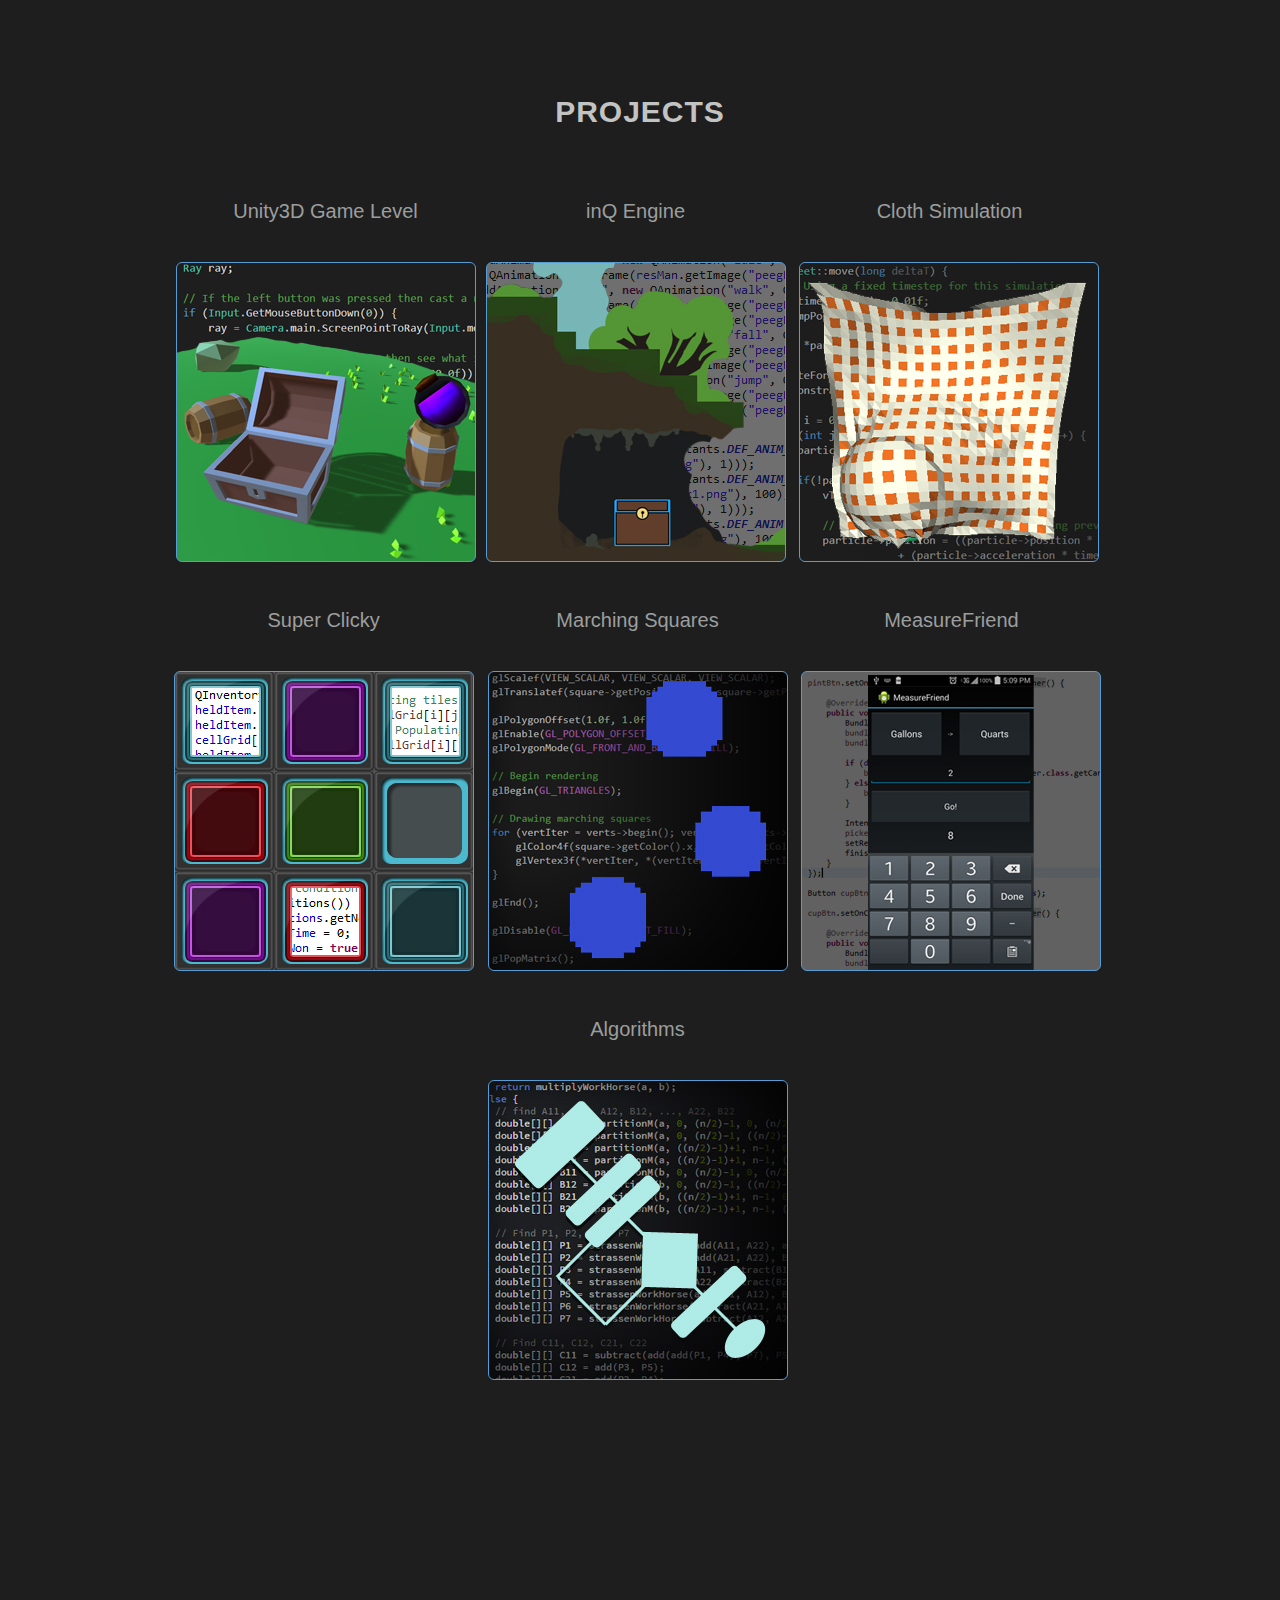
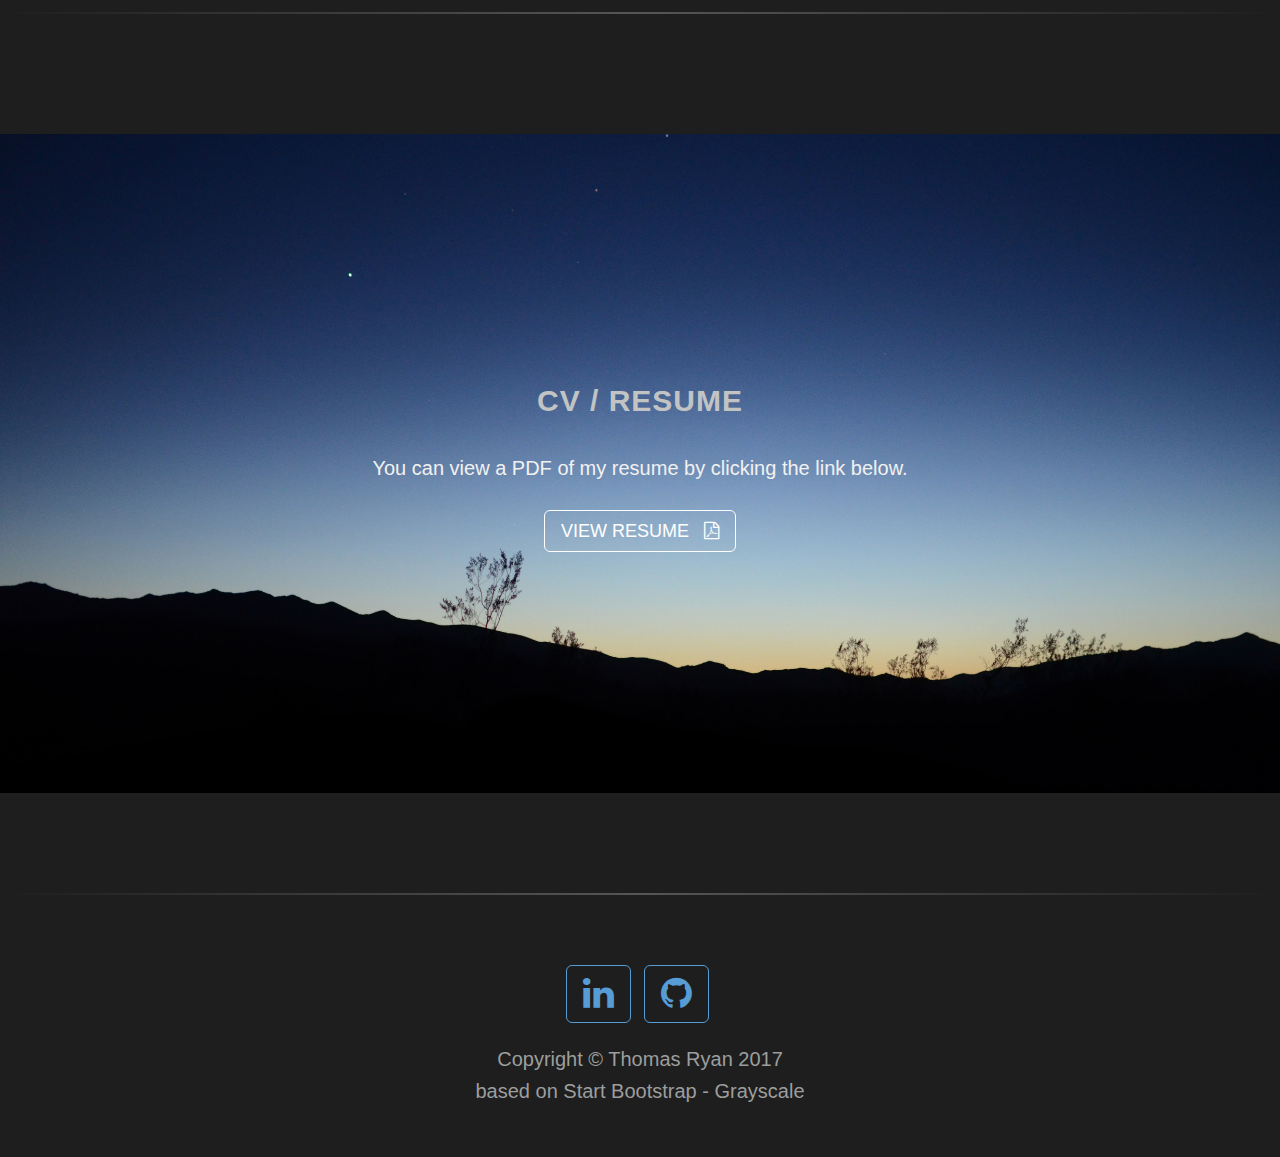
==== commit 1e0ec6a0: "Updating intro background and making page more colorful" ====
--- a/index.html
+++ b/index.html
@@ -73,7 +73,7 @@
                 <div class="row">
                     <div class="col-md-8 col-md-offset-2">
                         <h1 class="brand-heading">Thomas Ryan</h1>
-                        <h2>Software Engineer</h2><br>
+                        <h1>Software Engineer</h1><br>
                         <a href="#about" class="btn btn-circle page-scroll">
                             <i class="fa fa-angle-double-down animated"></i>
                         </a>
@@ -83,9 +83,6 @@
         </div>
     </header>
     
-    <br /><br />
-    <hr />
-
     <!-- About Section -->
     <section id="about" class="container content-section text-center">
         <div class="row">
--- a/css/grayscale.css
+++ b/css/grayscale.css
@@ -156,7 +156,7 @@
     padding: 100px 0;
     text-align: center;
     color: #f1f1f1;
-    background: url(../img/intro_bg4.jpg) no-repeat bottom center scroll;
+    background: url(../img/intro_bg5.jpg) no-repeat bottom center scroll;
     background-color: #000;
     -webkit-background-size: cover;
     -moz-background-size: cover;
@@ -452,7 +452,7 @@
 }
 
 .measureFriend {
-    background: url(../img/mFriend_mainScreenBtn3.jpg) no-repeat center center scroll;
+    background: url(../img/mFriend_mainScreenBtn2.jpg) no-repeat center center scroll;
     width: 300px;
     height: 300px;
 }
@@ -462,7 +462,7 @@
     border: 1px solid #CFE3FF;
     outline: 0;
     color: #000;
-    background: url(../img/mFriend_mainScreenBtn2.jpg) no-repeat center center scroll;
+    background: url(../img/mFriend_mainScreenBtn3.jpg) no-repeat center center scroll;
 }
 
 #measurefriend {
@@ -470,7 +470,7 @@
 }
 
 .inQEngine {
-    background: url(../img/inQ_mainScreenBtn1.jpg) no-repeat center center scroll;
+    background: url(../img/inQ_mainScreenBtn2.jpg) no-repeat center center scroll;
     width: 300px;
     height: 300px;
 }
@@ -480,7 +480,7 @@
     border: 1px solid #CFE3FF;
     outline: 0;
     color: #000;
-    background: url(../img/inQ_mainScreenBtn2.jpg) no-repeat center center scroll;
+    background: url(../img/inQ_mainScreenBtn1.jpg) no-repeat center center scroll;
 }
 
 #inQEngine {
@@ -488,7 +488,7 @@
 }
 
 .superClicky {
-    background: url(../img/superClicky_mainScreenBtn1.jpg) no-repeat center center scroll;
+    background: url(../img/superClicky_mainScreenBtn2.jpg) no-repeat center center scroll;
     width: 300px;
     height: 300px;
 }
@@ -498,7 +498,7 @@
     border: 1px solid #CFE3FF;
     outline: 0;
     color: #000;
-    background: url(../img/superClicky_mainScreenBtn2.jpg) no-repeat center center scroll;
+    background: url(../img/superClicky_mainScreenBtn1.jpg) no-repeat center center scroll;
 }
 
 #superClicky {
@@ -506,7 +506,7 @@
 }
 
 .marchingSquares {
-    background: url(../img/marchingSquaresBtn1.jpg) no-repeat center center scroll;
+    background: url(../img/marchingSquaresBtn2.jpg) no-repeat center center scroll;
     width: 300px;
     height: 300px;
 }
@@ -516,7 +516,7 @@
     border: 1px solid #CFE3FF;
     outline: 0;
     color: #000;
-    background: url(../img/marchingSquaresBtn2.jpg) no-repeat center center scroll;
+    background: url(../img/marchingSquaresBtn1.jpg) no-repeat center center scroll;
 }
 
 #marchingSquares {
@@ -524,7 +524,7 @@
 }
 
 .clothSim {
-    background: url(../img/clothSim_btn1.jpg) no-repeat center center scroll;
+    background: url(../img/clothSim_btn2.jpg) no-repeat center center scroll;
     width: 300px;
     height: 300px;
 }
@@ -534,7 +534,7 @@
     border: 1px solid #CFE3FF;
     outline: 0;
     color: #000;
-    background: url(../img/clothSim_btn2.jpg) no-repeat center center scroll;
+    background: url(../img/clothSim_btn1.jpg) no-repeat center center scroll;
 }
 
 #clothSim {
@@ -542,7 +542,7 @@
 }
 
 .unity {
-    background: url(../img/unity_btn1.jpg) no-repeat center center scroll;
+    background: url(../img/unity_btn2.jpg) no-repeat center center scroll;
     width: 300px;
     height: 300px;
 }
@@ -552,7 +552,7 @@
     border: 1px solid #CFE3FF;
     outline: 0;
     color: #000;
-    background: url(../img/unity_btn2.jpg) no-repeat center center scroll;
+    background: url(../img/unity_btn1.jpg) no-repeat center center scroll;
 }
 
 #unity {
@@ -560,7 +560,7 @@
 }
 
 .coursework {
-    background: url(../img/algorithmsBtn1.jpg) no-repeat center center scroll;
+    background: url(../img/algorithmsBtn2.jpg) no-repeat center center scroll;
     width: 300px;
     height: 300px;
 }
@@ -570,7 +570,7 @@
     border: 1px solid #CFE3FF;
     outline: 0;
     color: #000;
-    background: url(../img/algorithmsBtn2.jpg) no-repeat center center scroll;
+    background: url(../img/algorithmsBtn1.jpg) no-repeat center center scroll;
 }
 
 #coursework {
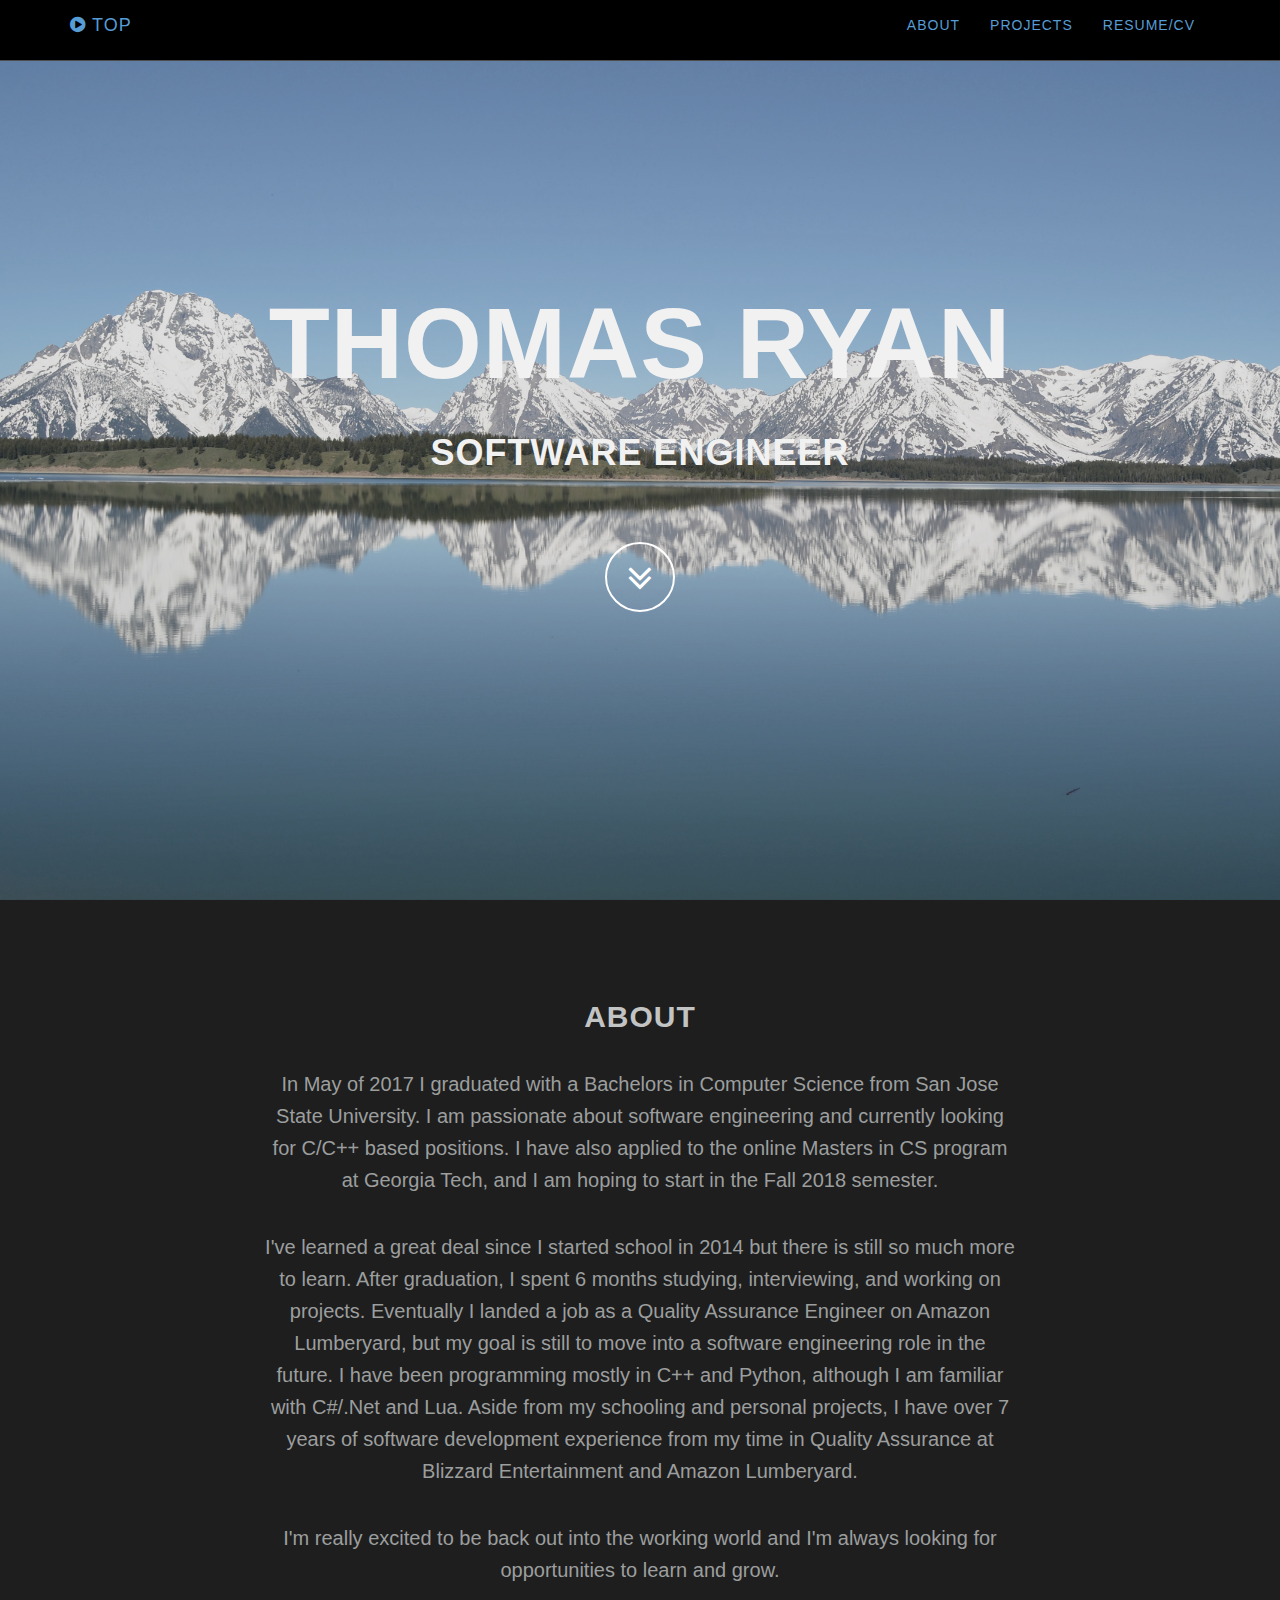
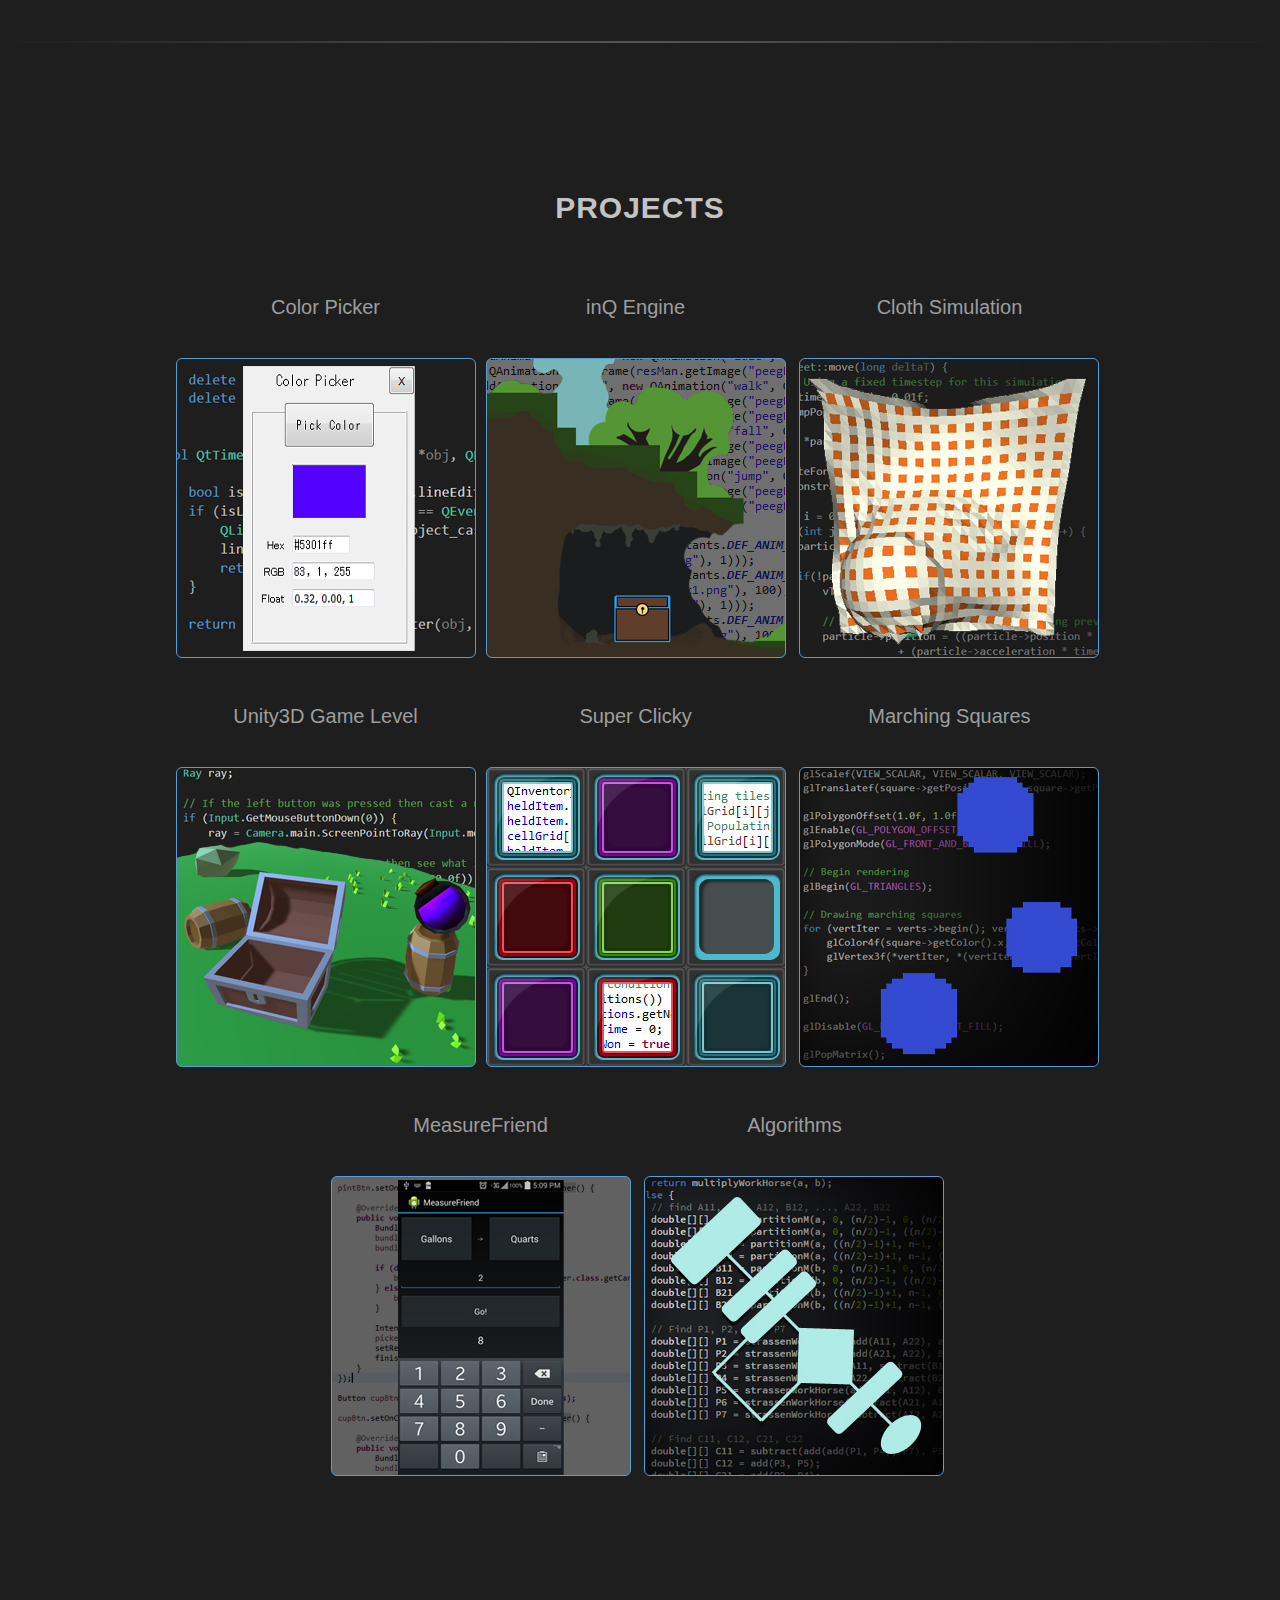
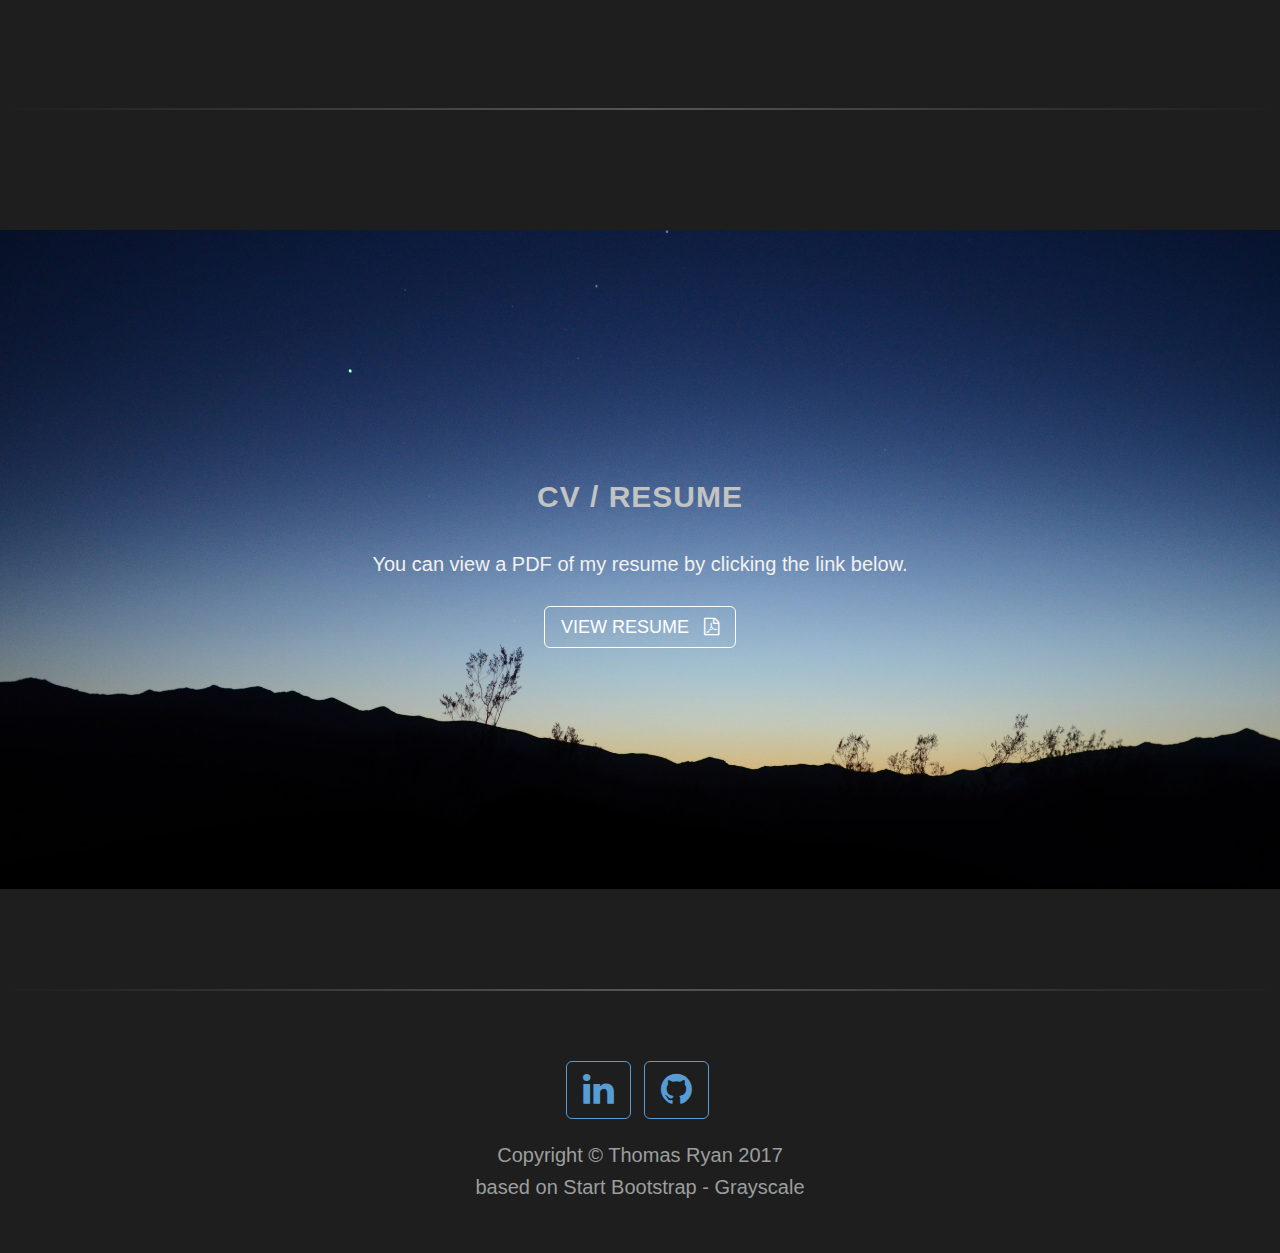
==== commit 387382eb: "Adding page Color Picker webpage" ====
--- a/index.html
+++ b/index.html
@@ -88,11 +88,11 @@
         <div class="row">
             <div class="col-lg-8 col-lg-offset-2">
                 <h2>About</h2>
-                <p>In May of 2017 I graduated with a Bachelors in Computer Science from San Jose State University. I am passionate about software engineering and currently looking for C/C++ or C# based positions.</p>
+                <p>In May of 2017 I graduated with a Bachelors in Computer Science from San Jose State University. I am passionate about software engineering and currently looking for C/C++ based positions. I have also applied to the online Masters in CS program at Georgia Tech, and I am hoping to start in the Fall 2018 semester.</p>
 
-                <p>I learned a great deal over the past 3.5 years but there is still so much to learn. Now that I've graduated, I am looking for work and studying on my own. I have been programming in C++ and C#/.Net as well as learning Lua, Python, WinForms/WPF, Unity, and Unreal. Aside from my schooling and personal projects, I have 7 years of software development experience from my time in Quality Assurance at Blizzard Entertainment.</p>
+                <p>I've learned a great deal since I started school in 2014 but there is still so much more to learn. After graduation, I spent 6 months studying, interviewing, and working on projects. Eventually I landed a job as a Quality Assurance Engineer on Amazon Lumberyard, but my goal is still to move into a software engineering role in the future. I have been programming mostly in C++ and Python, although I am familiar with C#/.Net and Lua. Aside from my schooling and personal projects, I have over 7 years of software development experience from my time in Quality Assurance at Blizzard Entertainment and Amazon Lumberyard.</p>
 
-                <p>I'm really excited to get back out into the working world and I'm always looking for opportunities to learn and grow.</p>
+                <p>I'm really excited to be back out into the working world and I'm always looking for opportunities to learn and grow.</p>
             </div>
         </div>
     </section>
@@ -107,9 +107,10 @@
                 <p></p>
             </div>
             <ul class="list-inline">
-                <li><p><br/>Unity3D Game Level</p><a href="unity.html" class="btn btn-default btn-lg unity"></a></l>
+                <li><p><br/>Color Picker</p><a href="colorPicker.html" class="btn btn-default btn-lg colorPicker"></a></l>
                 <li><p><br/>inQ Engine</p><a href="inq.html" class="btn btn-default btn-lg inQEngine"></a></li>
                 <li><p><br/>Cloth Simulation</p><a href="clothSim.html" class="btn btn-default btn-lg clothSim"></a></li>
+                <li><p><br/>Unity3D Game Level</p><a href="unity.html" class="btn btn-default btn-lg unity"></a></l>    
                 <li><p><br/>Super Clicky</p><a href="superclicky.html" class="btn btn-default btn-lg superClicky"></a></li>
                 <li><p><br/>Marching Squares</p><a href="marchingSquares.html" class="btn btn-default btn-lg marchingSquares"></a></li>
                 <li><p><br/>MeasureFriend</p><a href="measurefriend.html" class="btn btn-default btn-lg measureFriend"></a></li>
--- a/css/grayscale.css
+++ b/css/grayscale.css
@@ -290,6 +290,21 @@
     text-align: center;
     color: #f1f1f1;
     background: url(../img/unity_intro.jpg) no-repeat bottom center scroll;
+    background-color: #000;
+    -webkit-background-size: cover;
+    -moz-background-size: cover;
+    background-size: cover;
+    -o-background-size: cover;
+}
+
+.colorPicker-intro {    
+    display: table;
+    width: 100%;
+    height: auto;
+    padding: 100px 0;
+    text-align: center;
+    color: #f1f1f1;
+    background: url(../img/colorPicker_bg.jpg) no-repeat bottom center scroll;
     background-color: #000;
     -webkit-background-size: cover;
     -moz-background-size: cover;
@@ -559,6 +574,24 @@
     padding-bottom: 50px;
 }
 
+.colorPicker {
+    background: url(../img/colorPicker_btn2.jpg) no-repeat center center scroll;
+    width: 300px;
+    height: 300px;
+}
+
+.colorPicker:hover,
+.colorPicker:focus {
+    border: 1px solid #CFE3FF;
+    outline: 0;
+    color: #000;
+    background: url(../img/colorPicker_btn1.jpg) no-repeat center center scroll;
+}
+
+#colorPicker {
+    padding-bottom: 50px;
+}
+
 .coursework {
     background: url(../img/algorithmsBtn2.jpg) no-repeat center center scroll;
     width: 300px;
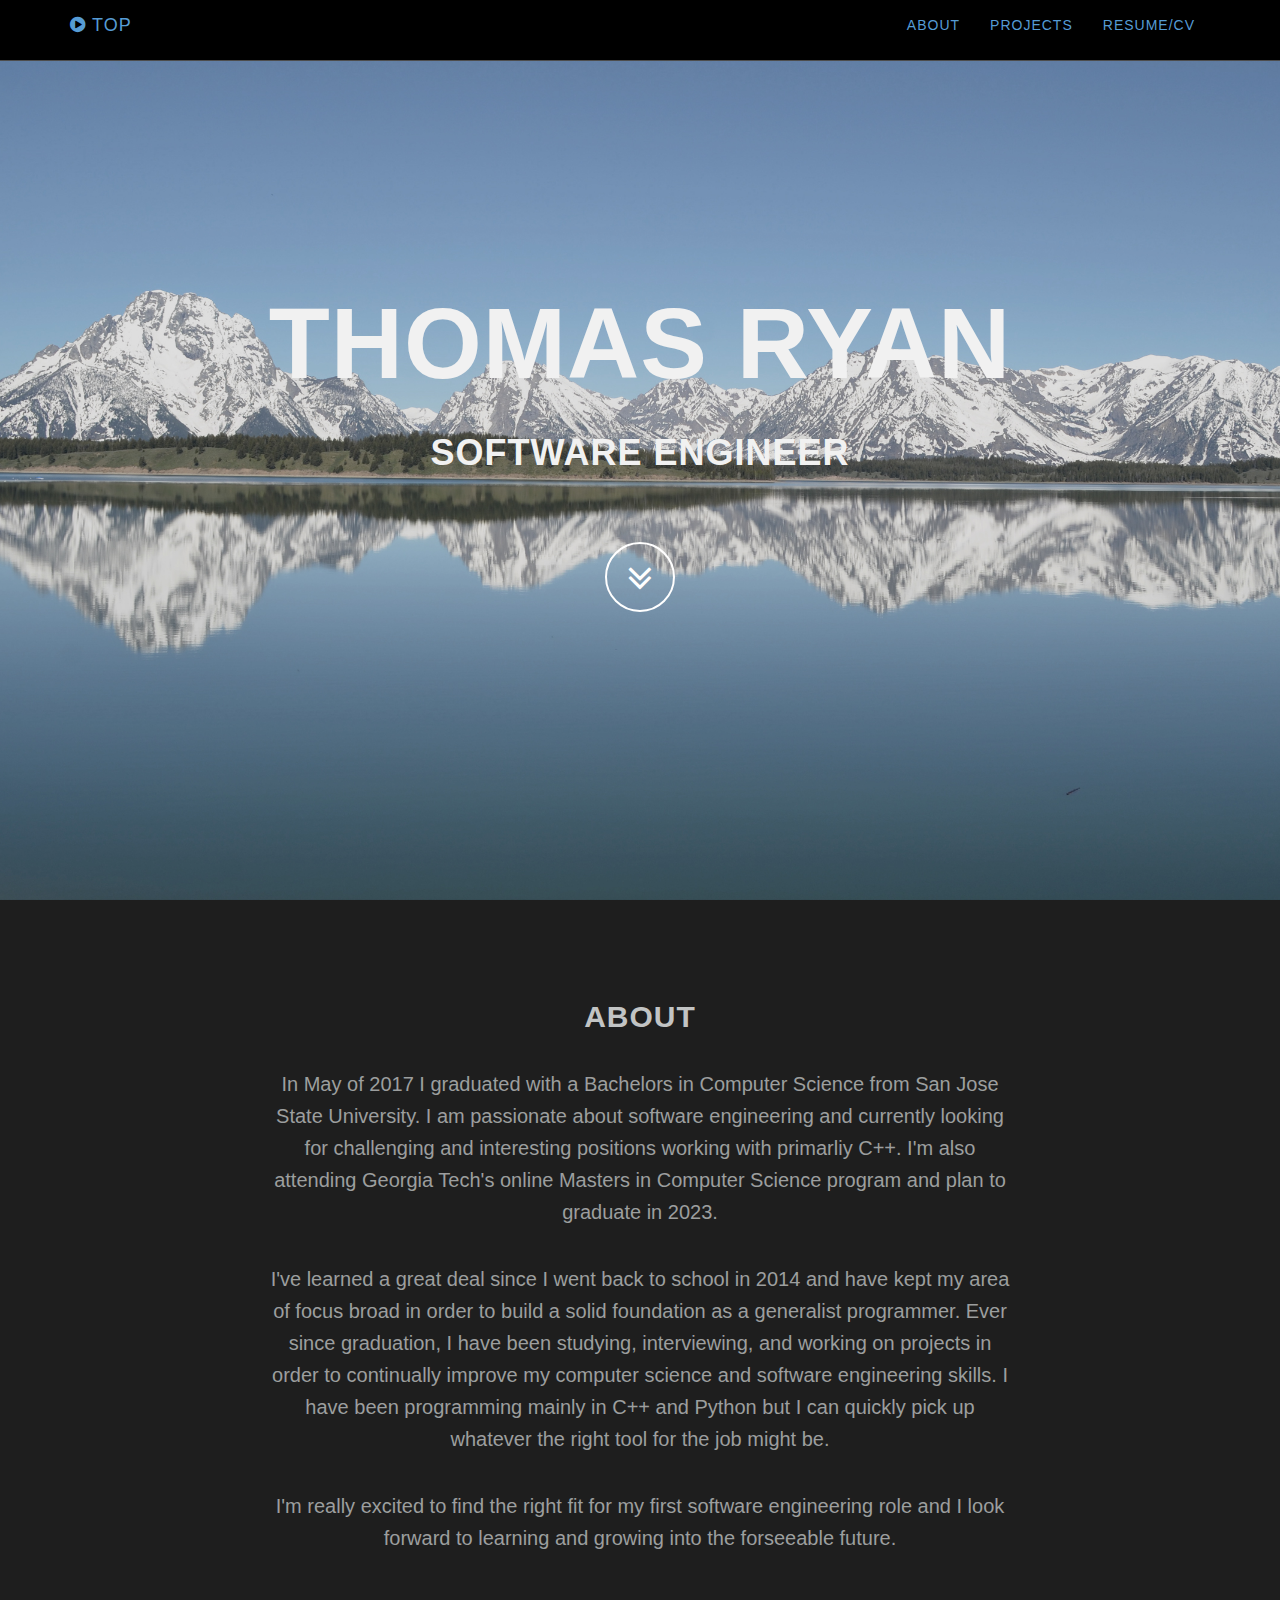
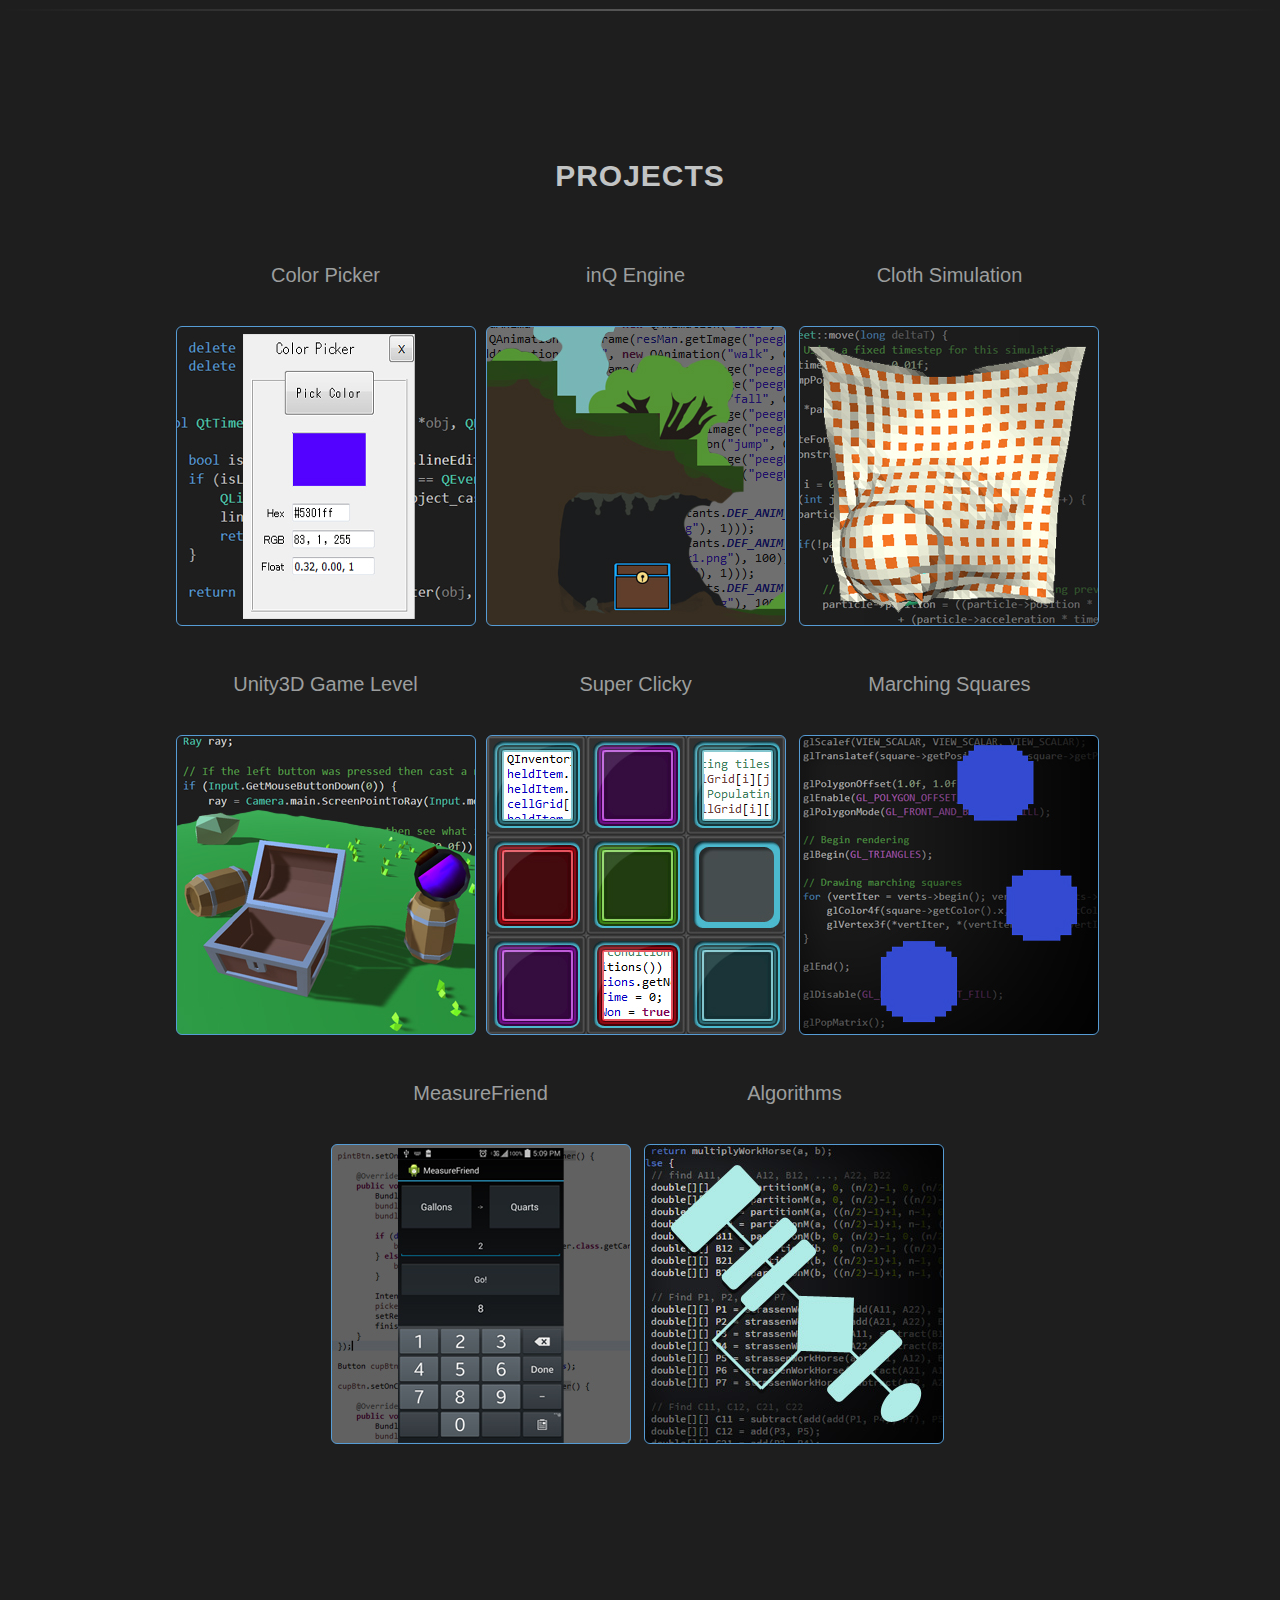
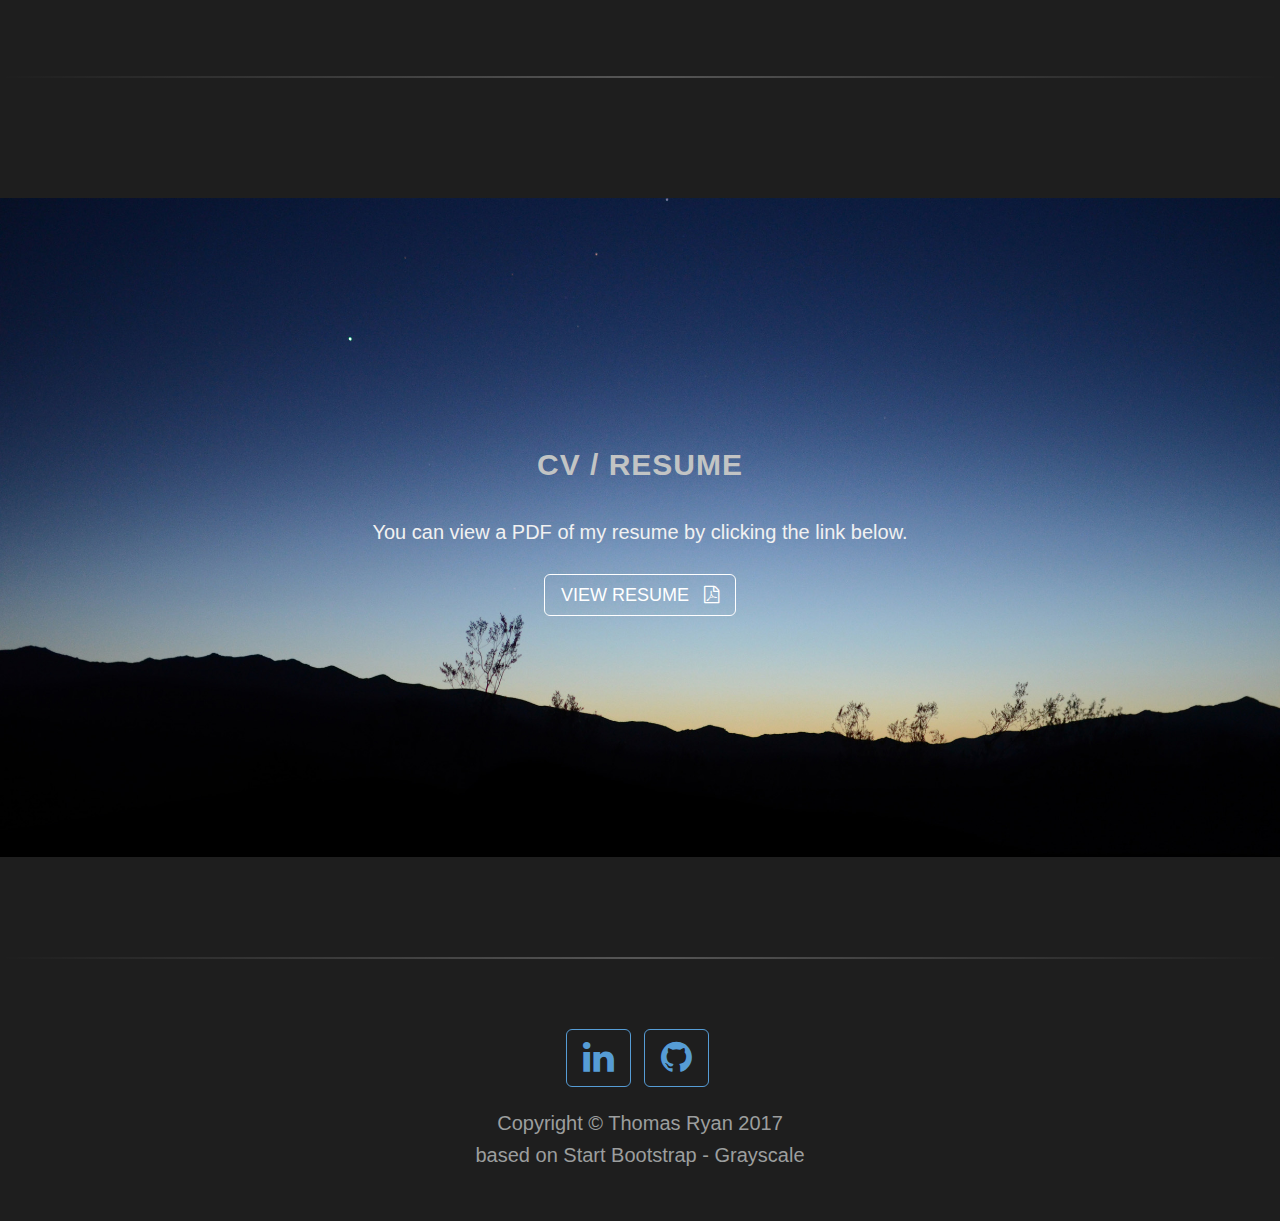
==== commit b5d93c83: "Updating main page description text" ====
--- a/index.html
+++ b/index.html
@@ -88,11 +88,11 @@
         <div class="row">
             <div class="col-lg-8 col-lg-offset-2">
                 <h2>About</h2>
-                <p>In May of 2017 I graduated with a Bachelors in Computer Science from San Jose State University. I am passionate about software engineering and currently looking for C/C++ based positions. I have also applied to the online Masters in CS program at Georgia Tech, and I am hoping to start in the Fall 2018 semester.</p>
+                <p>In May of 2017 I graduated with a Bachelors in Computer Science from San Jose State University. I am passionate about software engineering and currently looking for challenging and interesting positions working with primarliy C++. I'm also attending Georgia Tech's online Masters in Computer Science program and plan to graduate in 2023.</p>
 
-                <p>I've learned a great deal since I started school in 2014 but there is still so much more to learn. After graduation, I spent 6 months studying, interviewing, and working on projects. Eventually I landed a job as a Quality Assurance Engineer on Amazon Lumberyard, but my goal is still to move into a software engineering role in the future. I have been programming mostly in C++ and Python, although I am familiar with C#/.Net and Lua. Aside from my schooling and personal projects, I have over 7 years of software development experience from my time in Quality Assurance at Blizzard Entertainment and Amazon Lumberyard.</p>
+                <p>I've learned a great deal since I went back to school in 2014 and have kept my area of focus broad in order to build a solid foundation as a generalist programmer. Ever since graduation, I have been studying, interviewing, and working on projects in order to continually improve my computer science and software engineering skills. I have been programming mainly in C++ and Python but I can quickly pick up whatever the right tool for the job might be.</p>
 
-                <p>I'm really excited to be back out into the working world and I'm always looking for opportunities to learn and grow.</p>
+                <p>I'm really excited to find the right fit for my first software engineering role and I look forward to learning and growing into the forseeable future.</p>
             </div>
         </div>
     </section>
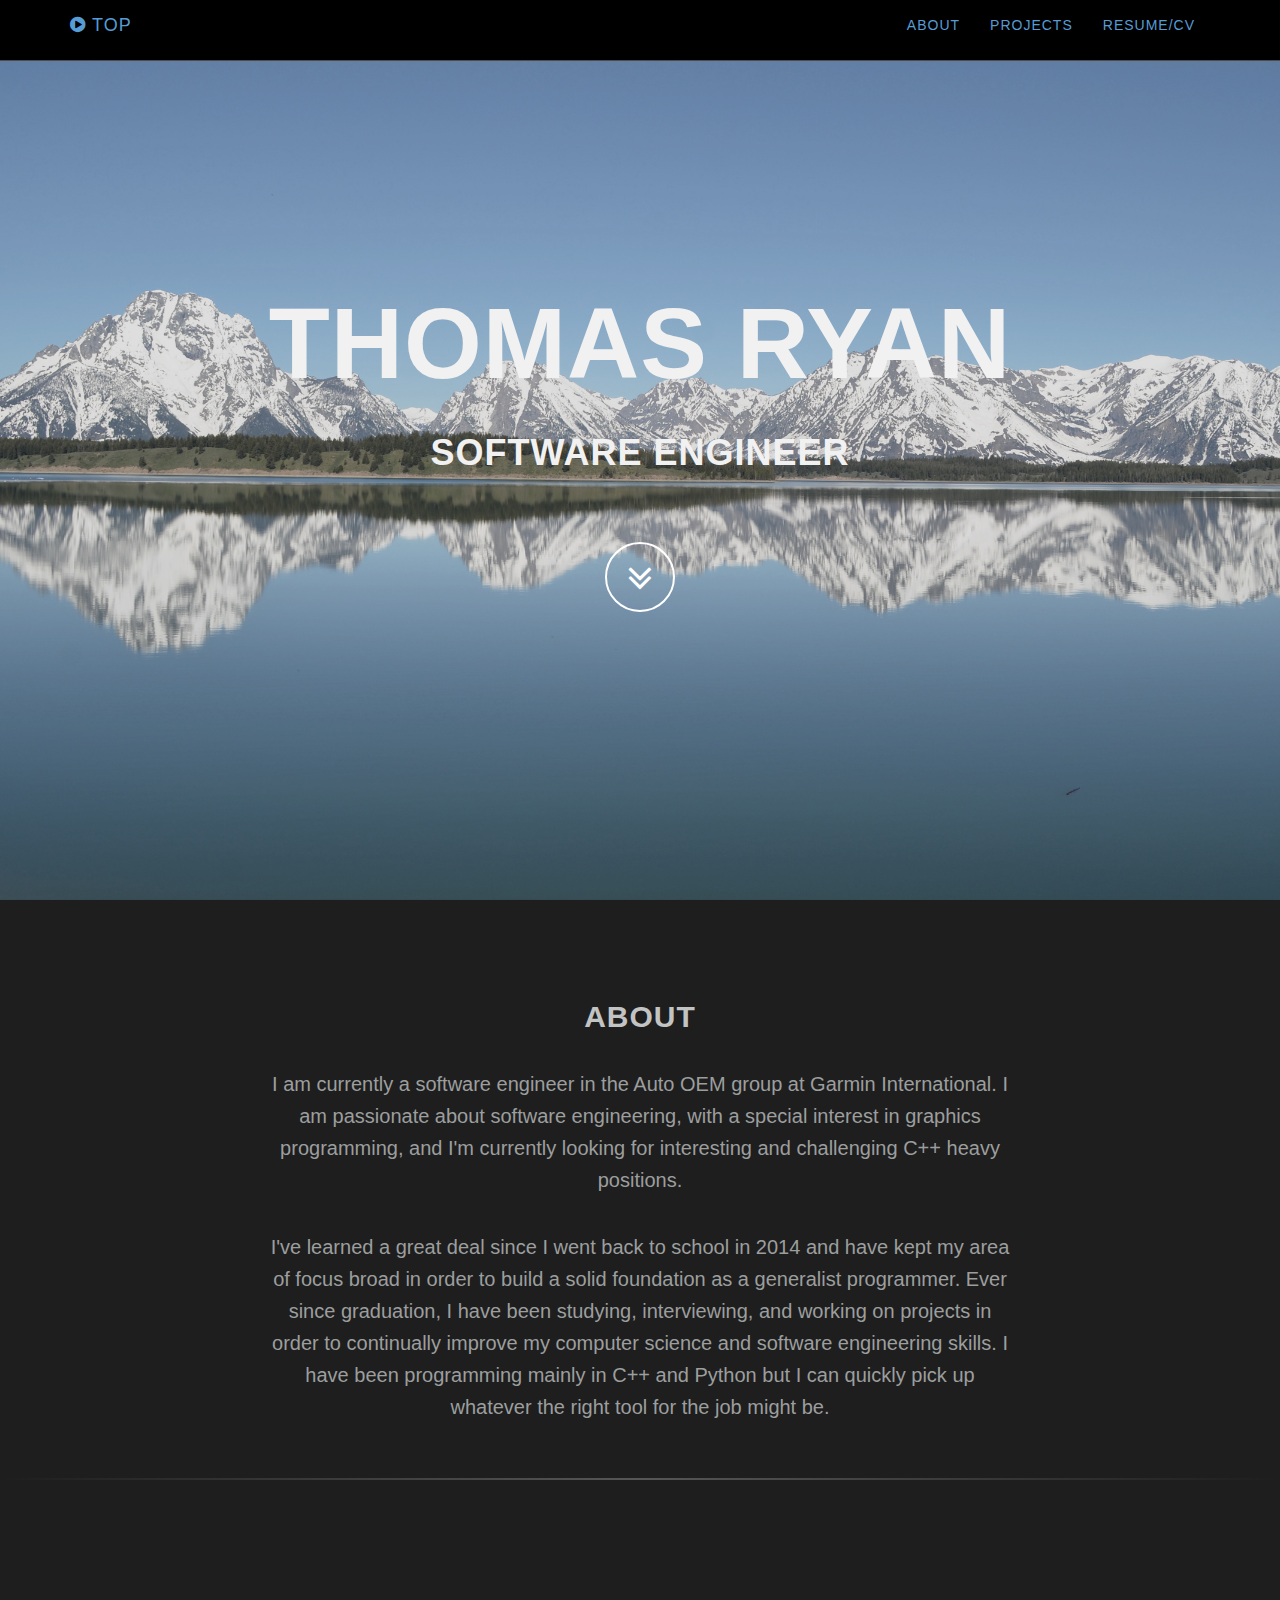
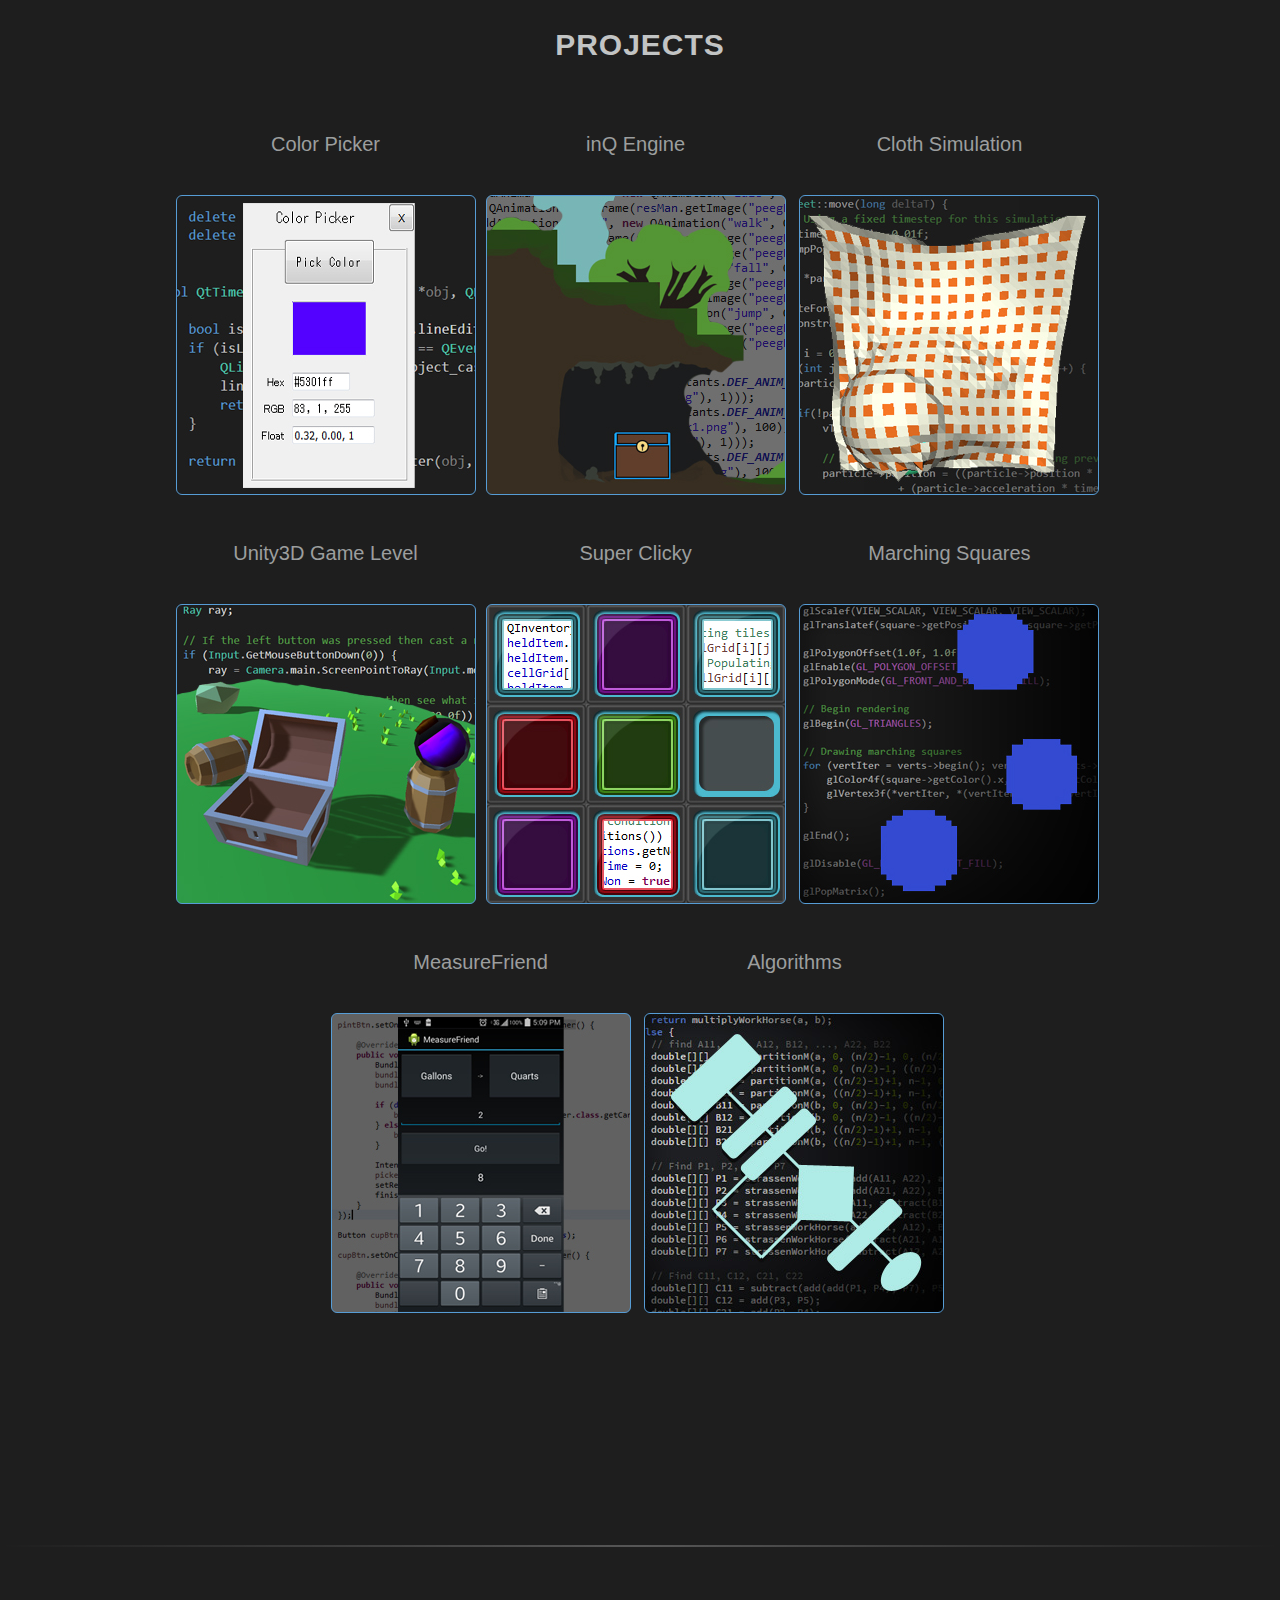
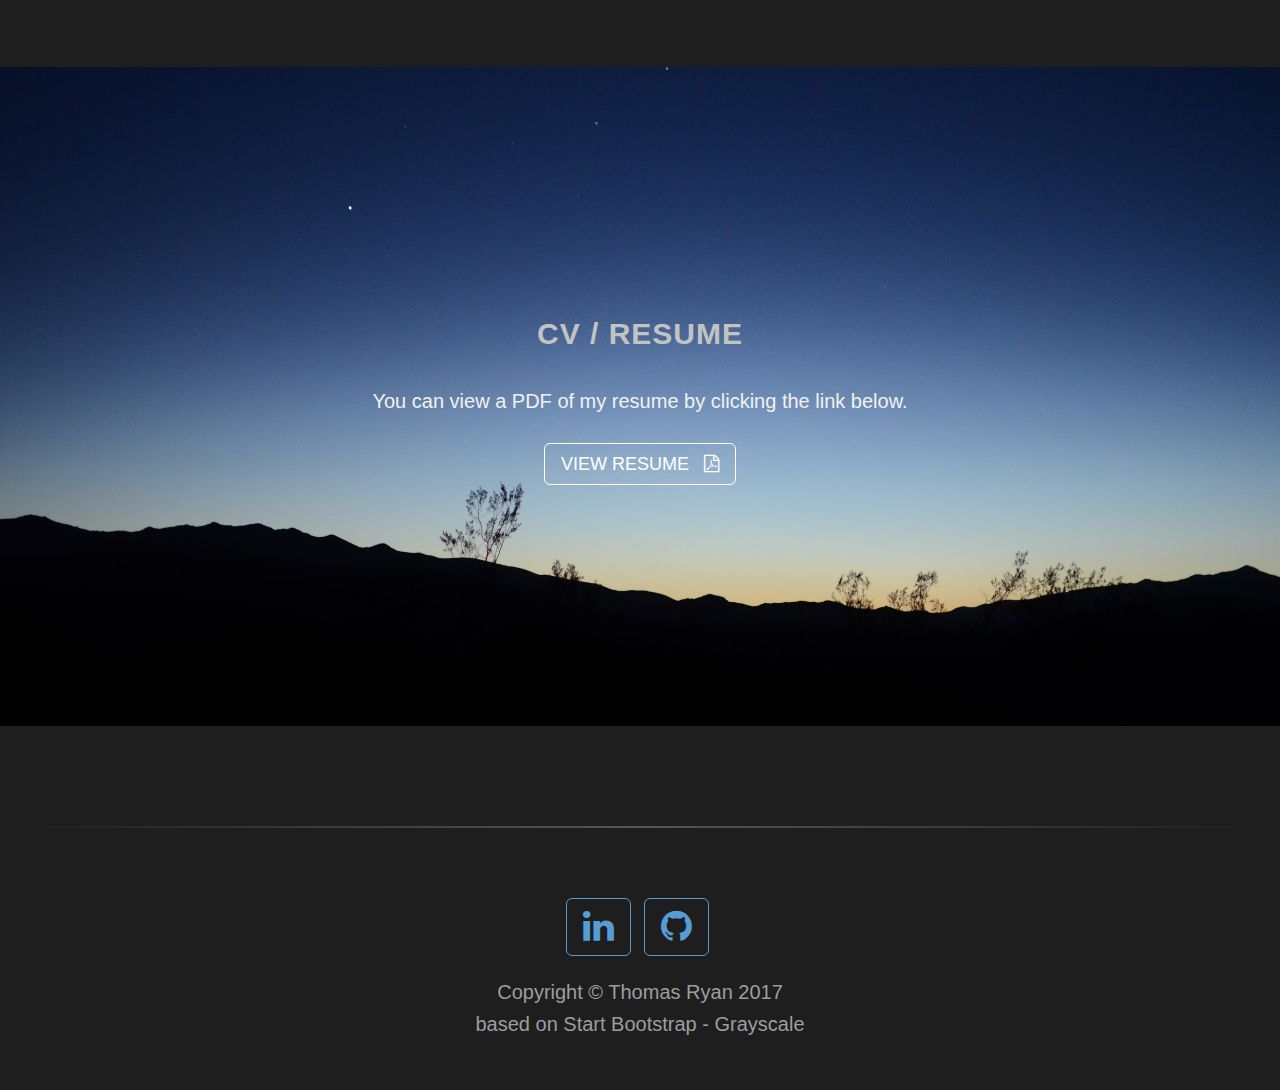
==== commit 9e9e6141: "Updating main page description" ====
--- a/index.html
+++ b/index.html
@@ -88,11 +88,9 @@
         <div class="row">
             <div class="col-lg-8 col-lg-offset-2">
                 <h2>About</h2>
-                <p>In May of 2017 I graduated with a Bachelors in Computer Science from San Jose State University. I am passionate about software engineering and currently looking for challenging and interesting positions working with primarliy C++. I'm also attending Georgia Tech's online Masters in Computer Science program and plan to graduate in 2023.</p>
+                <p>I am currently a software engineer in the Auto OEM group at Garmin International. I am passionate about software engineering, with a special interest in graphics programming, and I'm currently looking for interesting and challenging C++ heavy positions.</p>
 
                 <p>I've learned a great deal since I went back to school in 2014 and have kept my area of focus broad in order to build a solid foundation as a generalist programmer. Ever since graduation, I have been studying, interviewing, and working on projects in order to continually improve my computer science and software engineering skills. I have been programming mainly in C++ and Python but I can quickly pick up whatever the right tool for the job might be.</p>
-
-                <p>I'm really excited to find the right fit for my first software engineering role and I look forward to learning and growing into the forseeable future.</p>
             </div>
         </div>
     </section>
